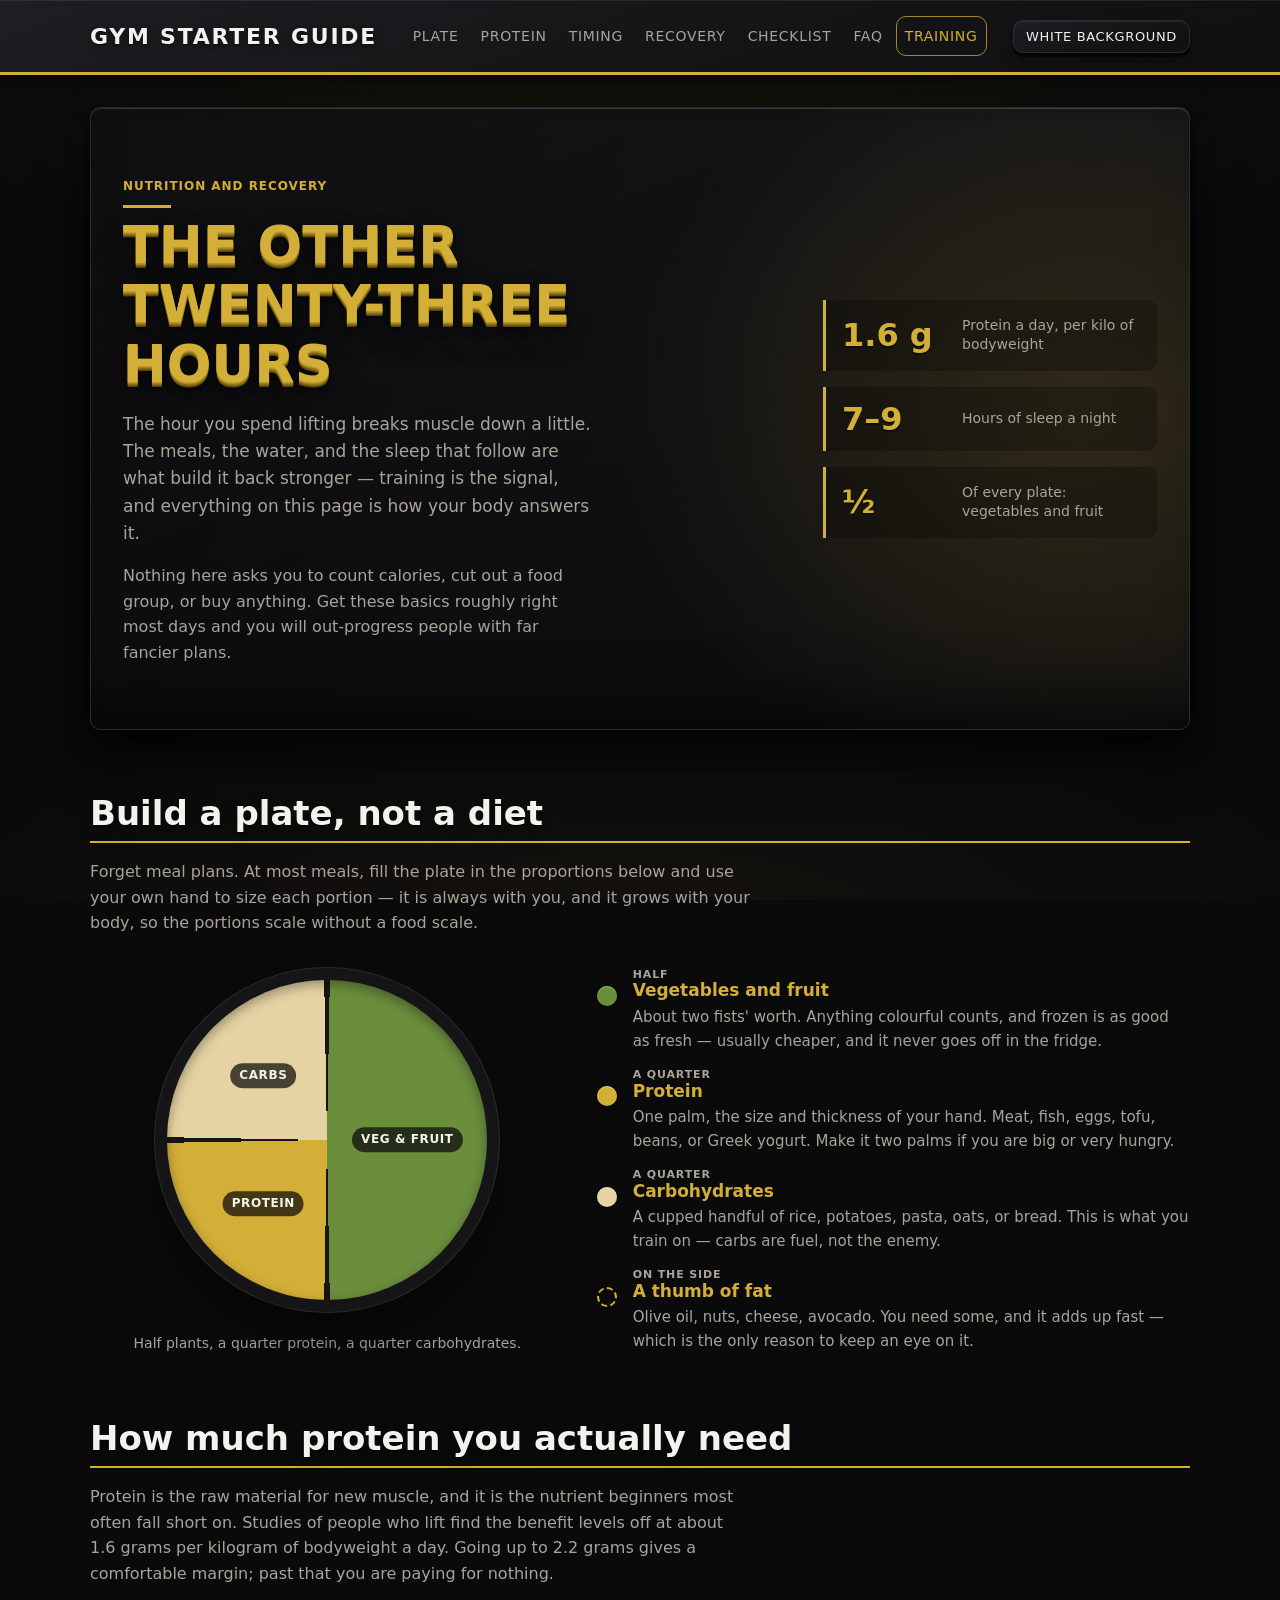
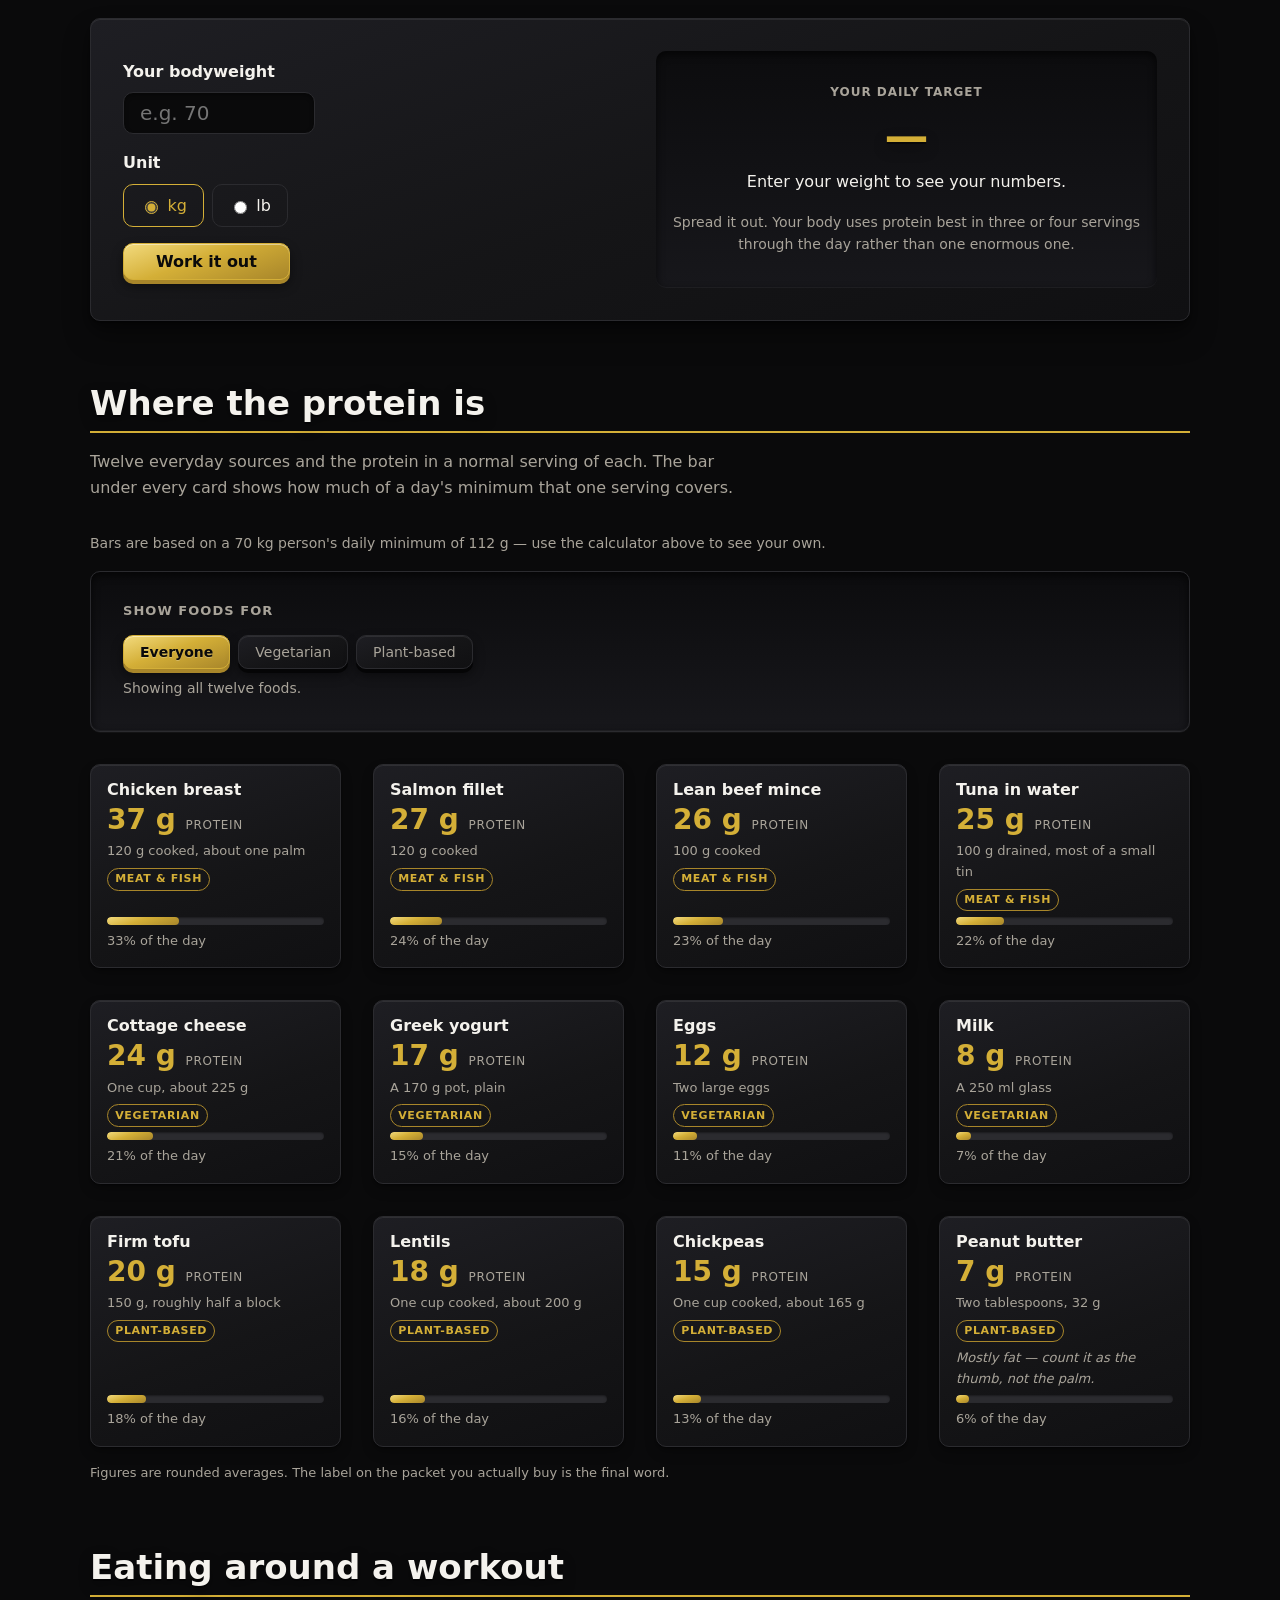
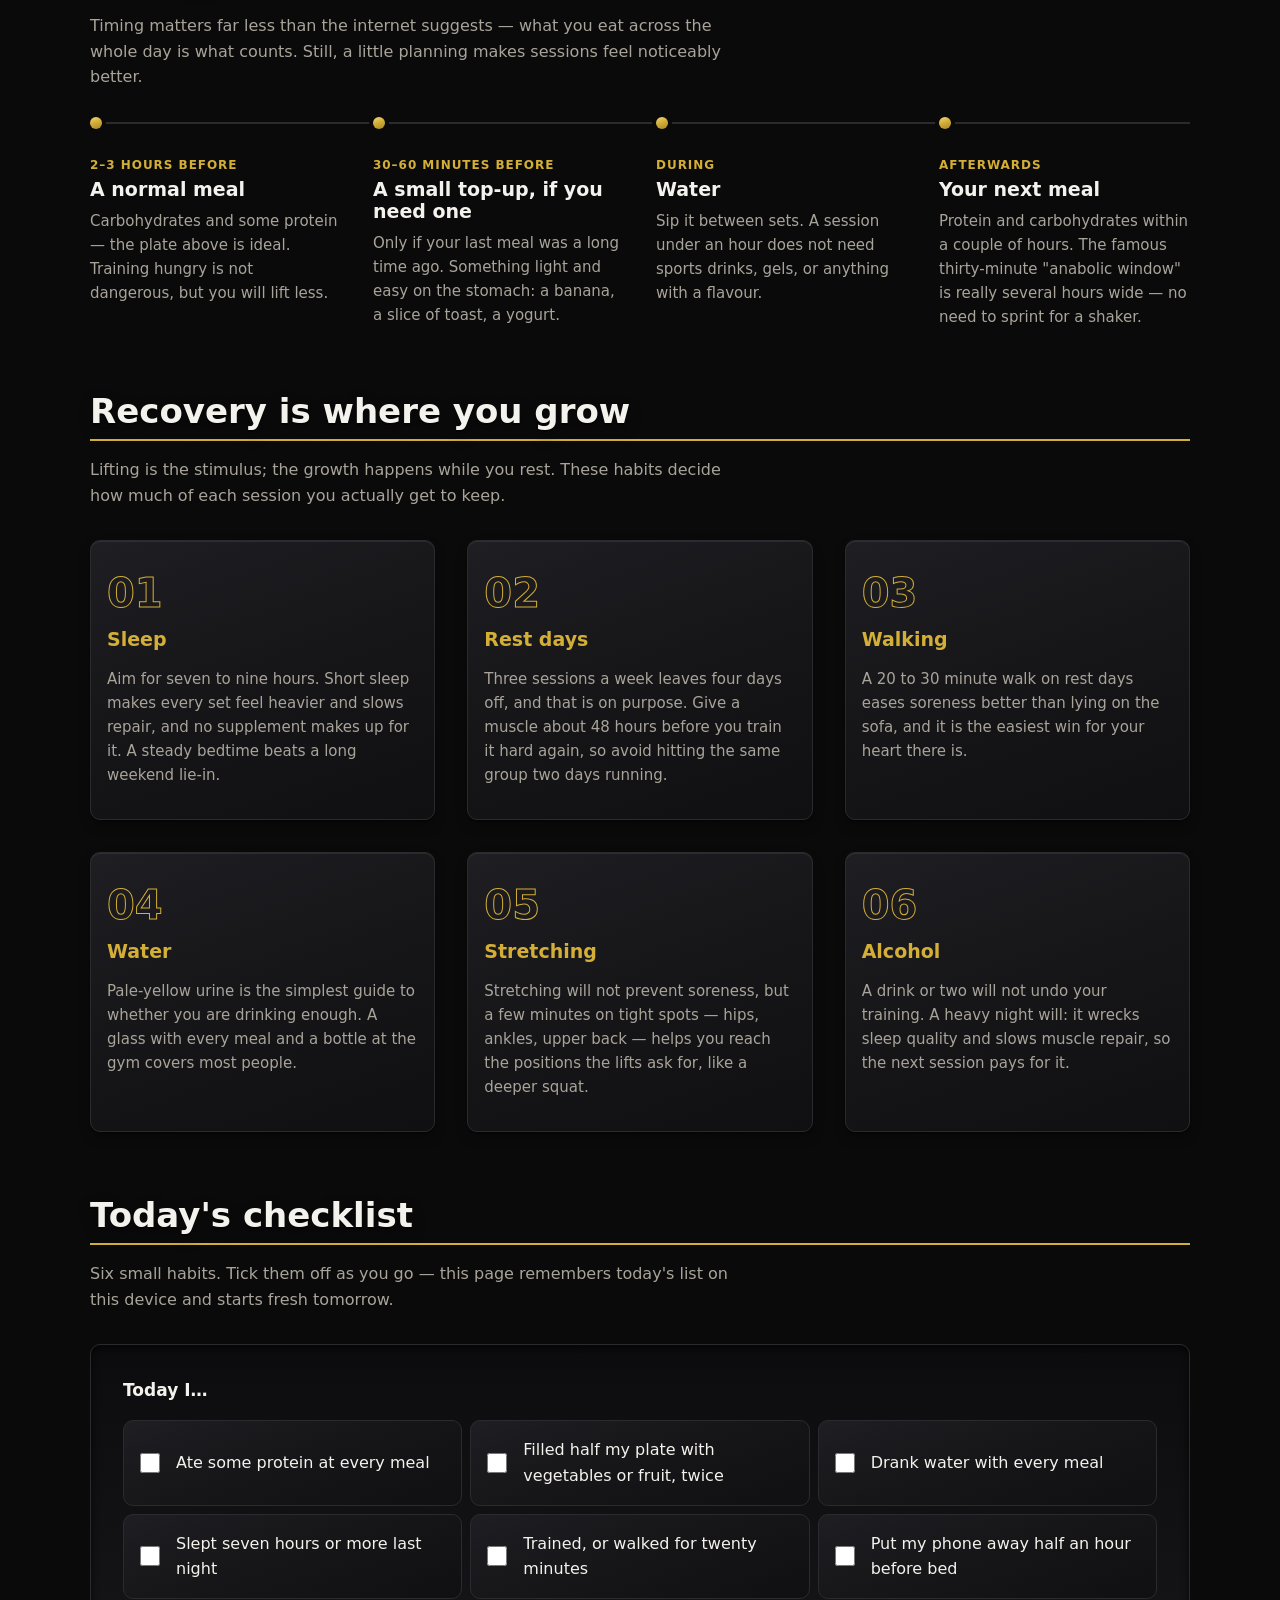
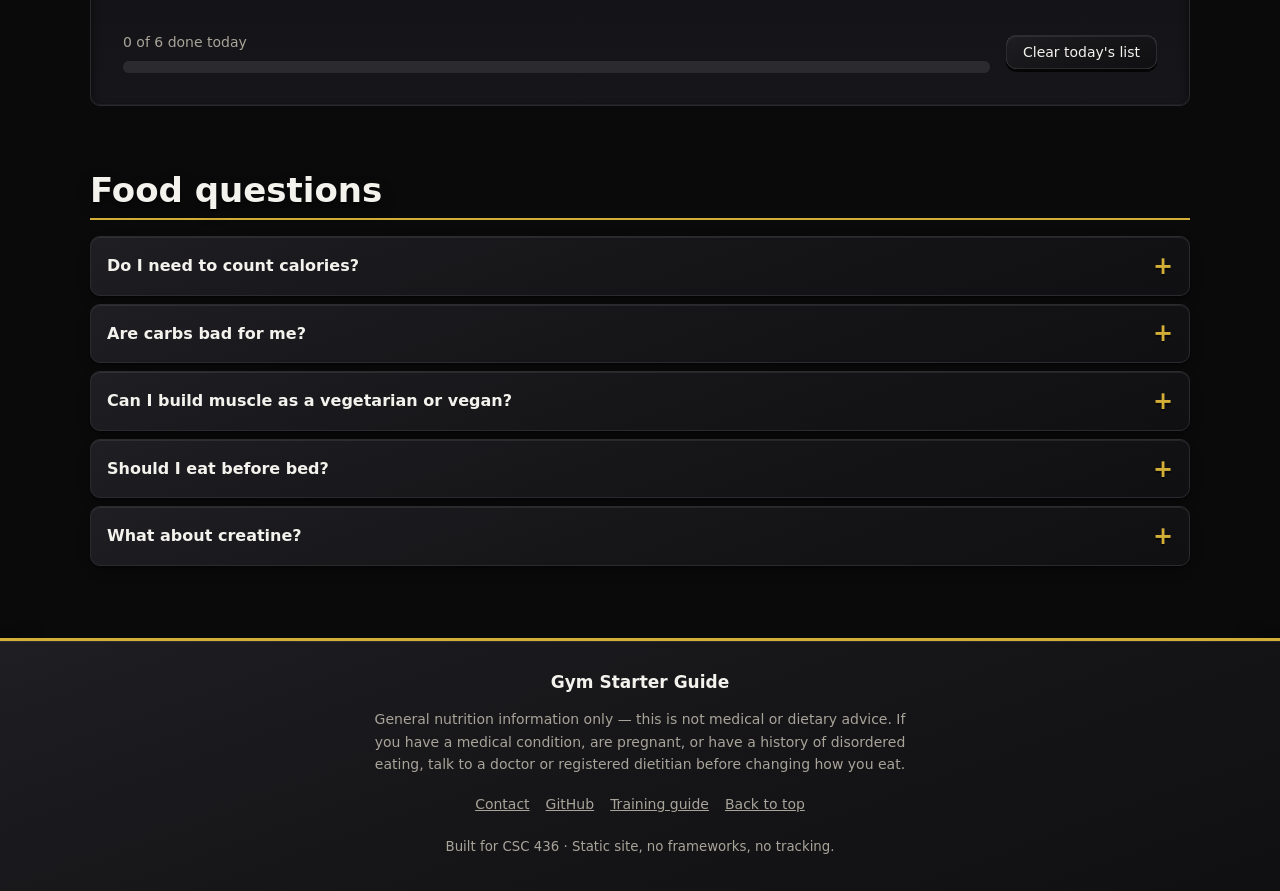
==== nutrition.html @ 3c953cea "add nutrition and recovery page, experience-level tips, and 3d card effects" ====
<!DOCTYPE html>
<html lang="en">
<head>
  <meta charset="UTF-8">
  <meta name="viewport" content="width=device-width, initial-scale=1">
  <title>Fuel and Recovery — Gym Starter Guide</title>
  <meta name="description" content="What to eat, how much protein you need, and how to recover between sessions: the beginner's guide to everything that happens outside the gym.">
  <link rel="icon" href="images/favicon.svg" type="image/svg+xml">
  <link rel="stylesheet" href="styles.css">

  <!-- Same safety net as the training page: without JavaScript the
       scroll-reveal sections would stay transparent. -->
  <noscript>
    <style>
      .reveal { opacity: 1 !important; transform: none !important; }
    </style>
  </noscript>
</head>
<body>

  <a class="skip-link" href="#main">Skip to main content</a>

  <!-- ============================================================
       SITE HEADER — shared with the training page
       ============================================================ -->
  <header class="site-header">
    <div class="header-inner">
      <p class="site-title"><a href="index.html">Gym Starter Guide</a></p>

      <nav aria-label="Primary">
        <ul class="nav-list">
          <li><a href="#plate">Plate</a></li>
          <li><a href="#protein">Protein</a></li>
          <li><a href="#timing">Timing</a></li>
          <li><a href="#recovery">Recovery</a></li>
          <li><a href="#checklist">Checklist</a></li>
          <li><a href="#faq">FAQ</a></li>
          <li><a class="nav-page" href="index.html">Training</a></li>
        </ul>
      </nav>

      <button type="button" id="theme-toggle" class="theme-toggle" aria-pressed="false">
        White background
      </button>
    </div>
  </header>

  <main id="main">

    <!-- ============================================================
         INTRO — the page's single h1, with three headline numbers
         ============================================================ -->
    <section id="intro" class="intro intro--stats" aria-labelledby="intro-heading">
      <div class="intro-text">
        <p class="eyebrow">Nutrition and recovery</p>
        <h1 id="intro-heading">The other twenty-three hours</h1>
        <p class="lede">
          The hour you spend lifting breaks muscle down a little. The meals, the water, and the
          sleep that follow are what build it back stronger — training is the signal, and
          everything on this page is how your body answers it.
        </p>
        <p>
          Nothing here asks you to count calories, cut out a food group, or buy anything. Get
          these basics roughly right most days and you will out-progress people with far
          fancier plans.
        </p>
      </div>

      <!-- Each number and its meaning are a genuine name/value pair, so a <dl>.
           The <div> wrappers are allowed inside a <dl> and give each pair a box. -->
      <dl class="hero-stats">
        <div class="hero-stat">
          <dt>Protein a day, per kilo of bodyweight</dt>
          <dd>1.6&nbsp;g</dd>
        </div>
        <div class="hero-stat">
          <dt>Hours of sleep a night</dt>
          <dd>7–9</dd>
        </div>
        <div class="hero-stat">
          <dt>Of every plate: vegetables and fruit</dt>
          <dd>½</dd>
        </div>
      </dl>
    </section>

    <!-- ============================================================
         SECTION 1: THE PLATE
         ============================================================ -->
    <section id="plate" class="page-section reveal" aria-labelledby="plate-heading">
      <h2 id="plate-heading">Build a plate, not a diet</h2>
      <p class="section-intro">
        Forget meal plans. At most meals, fill the plate in the proportions below and use your
        own hand to size each portion — it is always with you, and it grows with your body, so
        the portions scale without a food scale.
      </p>

      <div class="plate-layout">
        <figure class="plate-figure">
          <!-- role="img" makes the plate one image to a screen reader, named by
               aria-label; the text labels inside are for sighted visitors. -->
          <div class="plate" role="img" aria-label="A dinner plate divided into three parts: half vegetables and fruit, a quarter protein, and a quarter carbohydrates.">
            <span class="plate-label plate-label--veg">Veg &amp; fruit</span>
            <span class="plate-label plate-label--protein">Protein</span>
            <span class="plate-label plate-label--carbs">Carbs</span>
          </div>
          <figcaption>Half plants, a quarter protein, a quarter carbohydrates.</figcaption>
        </figure>

        <ul class="plate-legend">
          <li>
            <span class="swatch swatch--veg" aria-hidden="true"></span>
            <div>
              <h3><span class="plate-share">Half</span> Vegetables and fruit</h3>
              <p>About two fists' worth. Anything colourful counts, and frozen is as good as fresh — usually cheaper, and it never goes off in the fridge.</p>
            </div>
          </li>
          <li>
            <span class="swatch swatch--protein" aria-hidden="true"></span>
            <div>
              <h3><span class="plate-share">A quarter</span> Protein</h3>
              <p>One palm, the size and thickness of your hand. Meat, fish, eggs, tofu, beans, or Greek yogurt. Make it two palms if you are big or very hungry.</p>
            </div>
          </li>
          <li>
            <span class="swatch swatch--carbs" aria-hidden="true"></span>
            <div>
              <h3><span class="plate-share">A quarter</span> Carbohydrates</h3>
              <p>A cupped handful of rice, potatoes, pasta, oats, or bread. This is what you train on — carbs are fuel, not the enemy.</p>
            </div>
          </li>
          <li>
            <span class="swatch swatch--fat" aria-hidden="true"></span>
            <div>
              <h3><span class="plate-share">On the side</span> A thumb of fat</h3>
              <p>Olive oil, nuts, cheese, avocado. You need some, and it adds up fast — which is the only reason to keep an eye on it.</p>
            </div>
          </li>
        </ul>
      </div>
    </section>

    <!-- ============================================================
         SECTION 2: PROTEIN CALCULATOR — driven by nutrition.js
         ============================================================ -->
    <section id="protein" class="page-section reveal" aria-labelledby="protein-heading">
      <h2 id="protein-heading">How much protein you actually need</h2>
      <p class="section-intro">
        Protein is the raw material for new muscle, and it is the nutrient beginners most often
        fall short on. Studies of people who lift find the benefit levels off at about
        1.6&nbsp;grams per kilogram of bodyweight a day. Going up to 2.2&nbsp;grams gives a
        comfortable margin; past that you are paying for nothing.
      </p>

      <div class="calc">
        <form id="protein-form" class="calc-form">
          <div class="calc-field">
            <label for="weight">Your bodyweight</label>
            <input id="weight" class="calc-input" name="weight" type="number" inputmode="decimal"
                   min="30" max="250" step="0.1" required placeholder="e.g. 70">
          </div>

          <fieldset class="unit-toggle">
            <legend>Unit</legend>
            <label><input type="radio" name="unit" value="kg" checked> kg</label>
            <label><input type="radio" name="unit" value="lb"> lb</label>
          </fieldset>

          <button type="submit" class="button-primary">Work it out</button>
        </form>

        <!-- aria-live: screen readers announce the new numbers as they change. -->
        <div class="calc-result" aria-live="polite">
          <p class="calc-result-label">Your daily target</p>
          <p class="calc-number"><output id="result-daily" for="weight">—</output></p>
          <p id="result-meal" class="calc-meal">Enter your weight to see your numbers.</p>
          <p class="calc-note">
            Spread it out. Your body uses protein best in three or four servings through the day
            rather than one enormous one.
          </p>
        </div>
      </div>
    </section>

    <!-- ============================================================
         SECTION 3: FOODS — cards react to the calculator and the filter
         ============================================================ -->
    <section id="foods" class="page-section reveal" aria-labelledby="foods-heading">
      <h2 id="foods-heading">Where the protein is</h2>
      <p class="section-intro">
        Twelve everyday sources and the protein in a normal serving of each. The bar under every
        card shows how much of a day's minimum that one serving covers.
      </p>
      <p id="food-basis" class="food-basis">
        Bars are based on a 70&nbsp;kg person's daily minimum of 112&nbsp;g. Use the calculator
        above to see your own.
      </p>

      <div class="filter-bar filter-bar--inline">
        <h3 class="filter-heading">Show foods for</h3>
        <div class="filter-buttons" role="group" aria-label="Filter foods by diet">
          <button type="button" class="filter-btn is-active" data-diet="all" aria-pressed="true">Everyone</button>
          <button type="button" class="filter-btn" data-diet="vegetarian" aria-pressed="false">Vegetarian</button>
          <button type="button" class="filter-btn" data-diet="plant" aria-pressed="false">Plant-based</button>
        </div>
        <p id="diet-status" class="filter-status" role="status" aria-live="polite">Showing all twelve foods.</p>
      </div>

      <!-- data-protein holds the grams per serving for the JavaScript to read;
           data-diet says which filters the food belongs to. -->
      <ul class="food-grid">
        <li class="food-card" data-diet="meat" data-protein="37">
          <h3>Chicken breast</h3>
          <p class="food-grams">37&nbsp;g <span>protein</span></p>
          <p class="food-serving">120&nbsp;g cooked, about one palm</p>
          <p class="food-tag">Meat &amp; fish</p>
          <div class="food-meter" aria-hidden="true"><span class="food-meter-fill"></span></div>
          <p class="food-share">33% of the day</p>
        </li>
        <li class="food-card" data-diet="meat" data-protein="27">
          <h3>Salmon fillet</h3>
          <p class="food-grams">27&nbsp;g <span>protein</span></p>
          <p class="food-serving">120&nbsp;g cooked</p>
          <p class="food-tag">Meat &amp; fish</p>
          <div class="food-meter" aria-hidden="true"><span class="food-meter-fill"></span></div>
          <p class="food-share">24% of the day</p>
        </li>
        <li class="food-card" data-diet="meat" data-protein="26">
          <h3>Lean beef mince</h3>
          <p class="food-grams">26&nbsp;g <span>protein</span></p>
          <p class="food-serving">100&nbsp;g cooked</p>
          <p class="food-tag">Meat &amp; fish</p>
          <div class="food-meter" aria-hidden="true"><span class="food-meter-fill"></span></div>
          <p class="food-share">23% of the day</p>
        </li>
        <li class="food-card" data-diet="meat" data-protein="25">
          <h3>Tuna in water</h3>
          <p class="food-grams">25&nbsp;g <span>protein</span></p>
          <p class="food-serving">100&nbsp;g drained, most of a small tin</p>
          <p class="food-tag">Meat &amp; fish</p>
          <div class="food-meter" aria-hidden="true"><span class="food-meter-fill"></span></div>
          <p class="food-share">22% of the day</p>
        </li>
        <li class="food-card" data-diet="vegetarian" data-protein="24">
          <h3>Cottage cheese</h3>
          <p class="food-grams">24&nbsp;g <span>protein</span></p>
          <p class="food-serving">One cup, about 225&nbsp;g</p>
          <p class="food-tag">Vegetarian</p>
          <div class="food-meter" aria-hidden="true"><span class="food-meter-fill"></span></div>
          <p class="food-share">21% of the day</p>
        </li>
        <li class="food-card" data-diet="vegetarian" data-protein="17">
          <h3>Greek yogurt</h3>
          <p class="food-grams">17&nbsp;g <span>protein</span></p>
          <p class="food-serving">A 170&nbsp;g pot, plain</p>
          <p class="food-tag">Vegetarian</p>
          <div class="food-meter" aria-hidden="true"><span class="food-meter-fill"></span></div>
          <p class="food-share">15% of the day</p>
        </li>
        <li class="food-card" data-diet="vegetarian" data-protein="12">
          <h3>Eggs</h3>
          <p class="food-grams">12&nbsp;g <span>protein</span></p>
          <p class="food-serving">Two large eggs</p>
          <p class="food-tag">Vegetarian</p>
          <div class="food-meter" aria-hidden="true"><span class="food-meter-fill"></span></div>
          <p class="food-share">11% of the day</p>
        </li>
        <li class="food-card" data-diet="vegetarian" data-protein="8">
          <h3>Milk</h3>
          <p class="food-grams">8&nbsp;g <span>protein</span></p>
          <p class="food-serving">A 250&nbsp;ml glass</p>
          <p class="food-tag">Vegetarian</p>
          <div class="food-meter" aria-hidden="true"><span class="food-meter-fill"></span></div>
          <p class="food-share">7% of the day</p>
        </li>
        <li class="food-card" data-diet="plant" data-protein="20">
          <h3>Firm tofu</h3>
          <p class="food-grams">20&nbsp;g <span>protein</span></p>
          <p class="food-serving">150&nbsp;g, roughly half a block</p>
          <p class="food-tag">Plant-based</p>
          <div class="food-meter" aria-hidden="true"><span class="food-meter-fill"></span></div>
          <p class="food-share">18% of the day</p>
        </li>
        <li class="food-card" data-diet="plant" data-protein="18">
          <h3>Lentils</h3>
          <p class="food-grams">18&nbsp;g <span>protein</span></p>
          <p class="food-serving">One cup cooked, about 200&nbsp;g</p>
          <p class="food-tag">Plant-based</p>
          <div class="food-meter" aria-hidden="true"><span class="food-meter-fill"></span></div>
          <p class="food-share">16% of the day</p>
        </li>
        <li class="food-card" data-diet="plant" data-protein="15">
          <h3>Chickpeas</h3>
          <p class="food-grams">15&nbsp;g <span>protein</span></p>
          <p class="food-serving">One cup cooked, about 165&nbsp;g</p>
          <p class="food-tag">Plant-based</p>
          <div class="food-meter" aria-hidden="true"><span class="food-meter-fill"></span></div>
          <p class="food-share">13% of the day</p>
        </li>
        <li class="food-card" data-diet="plant" data-protein="7">
          <h3>Peanut butter</h3>
          <p class="food-grams">7&nbsp;g <span>protein</span></p>
          <p class="food-serving">Two tablespoons, 32&nbsp;g</p>
          <p class="food-tag">Plant-based</p>
          <p class="food-note">Mostly fat — count it as the thumb, not the palm.</p>
          <div class="food-meter" aria-hidden="true"><span class="food-meter-fill"></span></div>
          <p class="food-share">6% of the day</p>
        </li>
      </ul>
      <p class="food-footnote">Figures are rounded averages. The label on the packet you actually buy is the final word.</p>
    </section>

    <!-- ============================================================
         SECTION 4: TIMING — an ordered list, because the order matters
         ============================================================ -->
    <section id="timing" class="page-section reveal" aria-labelledby="timing-heading">
      <h2 id="timing-heading">Eating around a workout</h2>
      <p class="section-intro">
        Timing matters far less than the internet suggests — what you eat across the whole day
        is what counts. Still, a little planning makes sessions feel noticeably better.
      </p>

      <ol class="timeline">
        <li class="timeline-step">
          <p class="timeline-time">2–3 hours before</p>
          <h3>A normal meal</h3>
          <p>Carbohydrates and some protein — the plate above is ideal. Training hungry is not dangerous, but you will lift less.</p>
        </li>
        <li class="timeline-step">
          <p class="timeline-time">30–60 minutes before</p>
          <h3>A small top-up, if you need one</h3>
          <p>Only if your last meal was a long time ago. Something light and easy on the stomach: a banana, a slice of toast, a yogurt.</p>
        </li>
        <li class="timeline-step">
          <p class="timeline-time">During</p>
          <h3>Water</h3>
          <p>Sip it between sets. A session under an hour does not need sports drinks, gels, or anything with a flavour.</p>
        </li>
        <li class="timeline-step">
          <p class="timeline-time">Afterwards</p>
          <h3>Your next meal</h3>
          <p>Protein and carbohydrates within a couple of hours. The famous thirty-minute "anabolic window" is really several hours wide — no need to sprint for a shaker.</p>
        </li>
      </ol>
    </section>

    <!-- ============================================================
         SECTION 5: RECOVERY
         ============================================================ -->
    <section id="recovery" class="page-section reveal" aria-labelledby="recovery-heading">
      <h2 id="recovery-heading">Recovery is where you grow</h2>
      <p class="section-intro">
        Lifting is the stimulus; the growth happens while you rest. These habits decide how much
        of each session you actually get to keep.
      </p>

      <div class="recovery-grid">
        <article class="recovery-card" aria-labelledby="rec-sleep">
          <p class="recovery-number" aria-hidden="true">01</p>
          <h3 id="rec-sleep">Sleep</h3>
          <p>Aim for seven to nine hours. Short sleep makes every set feel heavier and slows repair, and no supplement makes up for it. A steady bedtime beats a long weekend lie-in.</p>
        </article>
        <article class="recovery-card" aria-labelledby="rec-rest">
          <p class="recovery-number" aria-hidden="true">02</p>
          <h3 id="rec-rest">Rest days</h3>
          <p>Three sessions a week leaves four days off, and that is on purpose. Give a muscle about 48 hours before you train it hard again, so avoid hitting the same group two days running.</p>
        </article>
        <article class="recovery-card" aria-labelledby="rec-walk">
          <p class="recovery-number" aria-hidden="true">03</p>
          <h3 id="rec-walk">Walking</h3>
          <p>A 20 to 30 minute walk on rest days eases soreness better than lying on the sofa, and it is the easiest win for your heart there is.</p>
        </article>
        <article class="recovery-card" aria-labelledby="rec-water">
          <p class="recovery-number" aria-hidden="true">04</p>
          <h3 id="rec-water">Water</h3>
          <p>Pale-yellow urine is the simplest guide to whether you are drinking enough. A glass with every meal and a bottle at the gym covers most people.</p>
        </article>
        <article class="recovery-card" aria-labelledby="rec-stretch">
          <p class="recovery-number" aria-hidden="true">05</p>
          <h3 id="rec-stretch">Stretching</h3>
          <p>Stretching will not prevent soreness, but a few minutes on tight spots — hips, ankles, upper back — helps you reach the positions the lifts ask for, like a deeper squat.</p>
        </article>
        <article class="recovery-card" aria-labelledby="rec-alcohol">
          <p class="recovery-number" aria-hidden="true">06</p>
          <h3 id="rec-alcohol">Alcohol</h3>
          <p>A drink or two will not undo your training. A heavy night will: it wrecks sleep quality and slows muscle repair, so the next session pays for it.</p>
        </article>
      </div>
    </section>

    <!-- ============================================================
         SECTION 6: DAILY CHECKLIST — driven by nutrition.js
         ============================================================ -->
    <section id="checklist" class="page-section reveal" aria-labelledby="checklist-heading">
      <h2 id="checklist-heading">Today's checklist</h2>
      <p class="section-intro">
        Six small habits. Tick them off as you go — this page remembers today's list on this
        device and starts fresh tomorrow.
      </p>

      <div class="checklist">
        <fieldset>
          <legend>Today I…</legend>
          <ul class="checklist-items">
            <li><label><input type="checkbox" value="protein"> <span>Ate some protein at every meal</span></label></li>
            <li><label><input type="checkbox" value="plants"> <span>Filled half my plate with vegetables or fruit, twice</span></label></li>
            <li><label><input type="checkbox" value="water"> <span>Drank water with every meal</span></label></li>
            <li><label><input type="checkbox" value="sleep"> <span>Slept seven hours or more last night</span></label></li>
            <li><label><input type="checkbox" value="move"> <span>Trained, or walked for twenty minutes</span></label></li>
            <li><label><input type="checkbox" value="wind-down"> <span>Put my phone away half an hour before bed</span></label></li>
          </ul>
        </fieldset>

        <div class="checklist-footer">
          <div class="checklist-status">
            <p id="checklist-count" class="checklist-count" aria-live="polite">0 of 6 done today</p>
            <progress id="checklist-progress" class="checklist-progress" max="6" value="0" aria-label="Checklist progress"></progress>
          </div>
          <button type="button" id="checklist-reset" class="button-secondary">Clear today's list</button>
        </div>
      </div>
    </section>

    <!-- ============================================================
         SECTION 7: FAQ
         ============================================================ -->
    <section id="faq" class="faq reveal" aria-labelledby="faq-heading">
      <h2 id="faq-heading">Food questions</h2>

      <details>
        <summary>Do I need to count calories?</summary>
        <p>Not to start. Build plates as above, eat protein at every meal, and weigh yourself once a week. Only start tracking if your weight has not moved the way you want after a month.</p>
      </details>

      <details>
        <summary>Are carbs bad for me?</summary>
        <p>No. Carbohydrates are your muscles' preferred fuel for lifting, and cutting them tends to make training miserable. Lean on whole-food sources — potatoes, rice, oats, fruit — and enjoy the rest in moderation.</p>
      </details>

      <details>
        <summary>Can I build muscle as a vegetarian or vegan?</summary>
        <p>Yes. Use the filter above: tofu, lentils, chickpeas, dairy, and eggs all count. Plant-based lifters do best eating a mix of sources through the day and aiming for the upper end of their protein range.</p>
      </details>

      <details>
        <summary>Should I eat before bed?</summary>
        <p>If you are hungry, yes. Greek yogurt, cottage cheese, or a glass of milk is an easy way to top up the day's protein, and food does not turn into fat just because it is eaten late.</p>
      </details>

      <details>
        <summary>What about creatine?</summary>
        <p>It is the most thoroughly researched supplement in the gym: 3–5&nbsp;g of creatine monohydrate a day gives a small but real strength boost and is considered safe for healthy adults. It is still optional, and like everything else in the supplement aisle it can wait until you have trained consistently for six months. Ask a doctor first if you have any kidney condition.</p>
      </details>
    </section>

  </main>

  <!-- ============================================================
       SITE FOOTER
       ============================================================ -->
  <footer class="site-footer">
    <h2>Gym Starter Guide</h2>
    <p class="disclaimer">
      General nutrition information only — this is not medical or dietary advice. If you have a
      medical condition, are pregnant, or have a history of disordered eating, talk to a doctor
      or registered dietitian before changing how you eat.
    </p>

    <nav aria-label="Footer">
      <ul class="footer-links">
        <li><a href="mailto:hello@gymstarterguide.example">Contact</a></li>
        <li><a href="https://github.com/Anthonydosse777/csc436_Project1">GitHub</a></li>
        <li><a href="index.html">Training guide</a></li>
        <li><a href="#intro">Back to top</a></li>
      </ul>
    </nav>

    <p class="colophon"><small>Built for CSC 436 · Static site, no frameworks, no tracking.</small></p>
  </footer>

  <!-- script.js first: it runs the theme toggle and scroll reveal both pages
       share. nutrition.js then adds this page's own interactions. -->
  <script src="script.js"></script>
  <script src="nutrition.js"></script>
</body>
</html>
---- styles.css ----
/* ==========================================================================
   GYM STARTER GUIDE — stylesheet
   Written mobile-first: the rules outside any media query describe the phone
   layout, and the @media blocks at the bottom add complexity for wider
   screens. Flexbox lays out the navbar and the filter bar; CSS Grid lays out
   the exercise card galleries and the intro.
   ========================================================================== */


/* --------------------------------------------------------------------------
   1. CUSTOM PROPERTIES
   Every colour and spacing value is named once here. ":root" is the <html>
   element, so these are visible to every rule in the file.
   -------------------------------------------------------------------------- */
:root {
  --color-bg:         #0a0a0b;  /* page background, near-black */
  --color-surface:    #151517;  /* raised panels: header, cards, footer */
  --color-border:     #2b2b2f;  /* hairline borders */
  --color-text:       #f4f2ed;  /* body text, warm off-white rather than pure white */
  --color-text-muted: #a9a49a;  /* secondary text, warmed to sit under the gold */
  --color-accent:     #d4af37;  /* gold — the single bold colour */
  --color-accent-dim: #a8862a;  /* deeper gold for pressed states */

  /* Text placed ON the gold. Gold is a light colour, so anything sitting on
     top of it must be near-black to stay readable. */
  --color-on-accent:  #0a0a0b;

  --space-xs: 0.5rem;
  --space-sm: 1rem;
  --space-md: 2rem;
  --space-lg: 4rem;

  --radius: 10px;
  --shadow: 0 2px 8px rgba(0, 0, 0, 0.35);

  --font-body:    system-ui, -apple-system, "Segoe UI", Roboto, Helvetica, Arial, sans-serif;
  --font-heading: "Avenir Next", "Futura", "Trebuchet MS", var(--font-body);
}

/* The light palette. The JavaScript toggle sets data-theme="light" on <html>,
   which swaps these values; every rule below keeps referring to the same
   variable names and updates automatically. */
:root[data-theme="light"] {
  --color-bg:         #ffffff;
  --color-surface:    #faf9f6;
  --color-border:     #e3ded3;
  --color-text:       #141310;
  --color-text-muted: #5b564c;

  /* A deeper gold. The bright gold used on black would be almost invisible
     against white, so the light theme drops the brightness to keep text
     readable while staying recognisably the same colour. */
  --color-accent:     #8a6a12;
  --color-accent-dim: #6b5210;
  --color-on-accent:  #ffffff;

  --shadow: 0 2px 8px rgba(0, 0, 0, 0.10);
}


/* --------------------------------------------------------------------------
   2. RESET
   Flattens the browser's built-in spacing so ours is the only spacing.
   -------------------------------------------------------------------------- */

/* border-box makes an element's width include its padding and border instead
   of adding them on top — without it, a padded card ends up wider than asked. */
*,
*::before,
*::after {
  box-sizing: border-box;
}

body, h1, h2, h3, p, ul, ol, dl, dd, figure {
  margin: 0;
  padding: 0;
}

/* These lists are navigation and link groups, not prose bullets. */
nav ul {
  list-style: none;
}

/* THE RULE THAT PREVENTS SIDEWAYS SCROLLING ON PHONES.
   Images carry an intrinsic width (these SVGs are 400px). Without this they
   refuse to shrink and push the page wider than the screen. "max-width: 100%"
   lets them shrink to their container; "height: auto" keeps the aspect ratio
   so they never look squashed. */
img {
  display: block;
  max-width: 100%;
  height: auto;
}


/* --------------------------------------------------------------------------
   3. PAGE BASICS
   -------------------------------------------------------------------------- */

/* Nav links jump within the page. An instant jump between sections that all
   share the same dark background is easy to miss — it can look as if the
   click did nothing — so the page glides there instead. The reduced-motion
   block in section 16 switches this back to an instant jump. */
html {
  scroll-behavior: smooth;
}

/* Where a jump lands: a little space above the section, so its heading is
   not pressed against the top edge of the screen. */
section[id] {
  scroll-margin-top: var(--space-md);
}

body {
  background-color: var(--color-bg);
  color: var(--color-text);
  font-family: var(--font-body);
  font-size: 1rem;
  line-height: 1.6;
  -webkit-text-size-adjust: 100%;   /* stops iOS inflating text in landscape */
}

/* The main column. "min()" picks whichever is smaller: 1100px or the full
   viewport minus 2rem of breathing room. On a phone that resolves to the
   viewport, so the content never touches the screen edge. */
main {
  width: min(1100px, 100% - var(--space-md));
  margin: 0 auto;
  padding-bottom: var(--space-lg);
}

/* The skip link is the first tab stop. It sits off-screen until focused. */
.skip-link {
  position: absolute;
  left: -9999px;
  background-color: var(--color-accent);
  color: var(--color-on-accent);
  padding: var(--space-xs) var(--space-sm);
  text-decoration: none;
  border-radius: 0 0 var(--radius) 0;
  z-index: 100;
}
.skip-link:focus {
  left: 0;
  top: 0;
}


/* --------------------------------------------------------------------------
   4. HEADINGS
   Sizes step down clearly so the hierarchy is visible, not just structural.
   "clamp(min, preferred, max)" scales the size with the viewport while
   refusing to go below the first value or above the third — one rule instead
   of a font-size override in every media query.
   -------------------------------------------------------------------------- */
h1, h2, h3 {
  font-family: var(--font-heading);
  line-height: 1.15;
  margin-bottom: var(--space-sm);
}

h1 {
  font-size: clamp(2rem, 7vw, 3.25rem);
  color: var(--color-accent);
  text-transform: uppercase;
  letter-spacing: 0.01em;
}

h2 {
  font-size: clamp(1.5rem, 4vw, 2.125rem);
  padding-bottom: var(--space-xs);
  border-bottom: 2px solid var(--color-accent);
}

h3 {
  font-size: 1.1875rem;
  color: var(--color-accent);
}


/* --------------------------------------------------------------------------
   5. HEADER + FLEXBOX NAVBAR
   The header bar is the first of two Flexbox layouts on the page.
   -------------------------------------------------------------------------- */
.site-header {
  background-color: var(--color-surface);
  border-bottom: 3px solid var(--color-accent);
  padding: var(--space-sm);
  margin-bottom: var(--space-md);
}

/* FLEXBOX #1 — the header shell.
   On a phone this stacks (flex-direction: column) so the title, nav, and
   toggle each get a full-width row. The desktop media query flips it to a
   row and pushes the items apart. */
.header-inner {
  display: flex;
  flex-direction: column;
  align-items: center;      /* centres the items on the cross axis */
  gap: var(--space-sm);     /* even spacing without margin hacks */
  width: min(1100px, 100%);
  margin: 0 auto;
}

.site-title {
  font-family: var(--font-heading);
  font-size: 1.375rem;
  font-weight: bold;
  text-transform: uppercase;
  letter-spacing: 0.08em;
}
.site-title a {
  color: var(--color-text);
  text-decoration: none;
}
.site-title a:hover {
  color: var(--color-accent);
}

/* FLEXBOX #2 — the nav link row.
   "flex-wrap: wrap" is what keeps six links usable on a narrow phone: they
   flow onto a second line instead of overflowing the screen. */
.nav-list {
  display: flex;
  flex-wrap: wrap;
  justify-content: center;
  gap: var(--space-xs);
}

.nav-list a {
  display: block;
  color: var(--color-text-muted);
  text-decoration: none;             /* removes the default underline */
  font-size: 0.875rem;
  text-transform: uppercase;
  letter-spacing: 0.05em;
  padding: var(--space-xs) 0.75rem;
  border: 1px solid transparent;     /* reserved now so hover cannot shift layout */
  border-radius: var(--radius);
}

/* Hover and focus share a style so keyboard users get the same signal. */
.nav-list a:hover,
.nav-list a:focus {
  color: var(--color-accent);
  border-color: var(--color-accent);
}
.nav-list a:active {
  color: var(--color-accent-dim);
}


/* --------------------------------------------------------------------------
   6. THEME TOGGLE BUTTON
   -------------------------------------------------------------------------- */
.theme-toggle {
  font-family: inherit;
  font-size: 0.8125rem;
  text-transform: uppercase;
  letter-spacing: 0.05em;
  color: var(--color-text);
  background-color: transparent;
  border: 1px solid var(--color-border);
  border-radius: var(--radius);
  padding: var(--space-xs) 0.75rem;
  cursor: pointer;
}
.theme-toggle:hover {
  border-color: var(--color-accent);
  color: var(--color-accent);
}


/* --------------------------------------------------------------------------
   7. INTRO
   Single column on a phone; the desktop query turns this into a two-column
   Grid with the illustration beside the text.
   -------------------------------------------------------------------------- */
.intro {
  margin-bottom: var(--space-lg);
}

.eyebrow {
  display: inline-block;
  font-size: 0.75rem;
  font-weight: bold;
  text-transform: uppercase;
  letter-spacing: 0.08em;
  color: var(--color-accent);
  margin-bottom: var(--space-xs);
}

.lede {
  font-size: 1.0625rem;
  color: var(--color-text-muted);
  margin-bottom: var(--space-sm);
}

.intro-text p:last-child {
  color: var(--color-text-muted);
}

.intro-image {
  border: 1px solid var(--color-border);
  border-radius: var(--radius);
  margin-top: var(--space-md);
  width: 100%;
}


/* --------------------------------------------------------------------------
   8. FILTER BAR
   The controls the JavaScript listens to.
   -------------------------------------------------------------------------- */
.filter-bar {
  background-color: var(--color-surface);
  border: 1px solid var(--color-border);
  border-radius: var(--radius);
  padding: var(--space-sm);
  margin-bottom: var(--space-lg);
}

/* This h2 must exist for the heading hierarchy, but it should not shout like
   a section title, so the size and accent underline are overridden. */
.filter-heading {
  font-size: 0.8125rem;
  text-transform: uppercase;
  letter-spacing: 0.08em;
  color: var(--color-text-muted);
  border-bottom: none;
  padding-bottom: 0;
  margin-bottom: var(--space-xs);
}

/* FLEXBOX #3 — the filter buttons, wrapping on narrow screens. */
.filter-buttons {
  display: flex;
  flex-wrap: wrap;
  gap: var(--space-xs);
}

.filter-btn {
  font-family: inherit;
  font-size: 0.875rem;
  color: var(--color-text-muted);
  background-color: transparent;
  border: 1px solid var(--color-border);
  border-radius: var(--radius);
  padding: var(--space-xs) var(--space-sm);
  cursor: pointer;
}
.filter-btn:hover {
  border-color: var(--color-accent);
  color: var(--color-accent);
}

/* The active filter. JavaScript adds and removes this class. */
.filter-btn.is-active {
  background-color: var(--color-accent);
  border-color: var(--color-accent);
  color: var(--color-on-accent);
  font-weight: bold;
}

.filter-status {
  font-size: 0.875rem;
  color: var(--color-text-muted);
  margin-top: var(--space-xs);
}


/* --------------------------------------------------------------------------
   9. SECTIONS
   -------------------------------------------------------------------------- */
.exercise-section {
  margin-bottom: var(--space-lg);
}

.section-intro {
  color: var(--color-text-muted);
  margin-bottom: var(--space-md);
  max-width: 65ch;              /* caps line length for readability */
}

/* Hidden by the JavaScript when a filter empties an entire section. */
.exercise-section[hidden] {
  display: none;
}


/* --------------------------------------------------------------------------
   10. CSS GRID — the exercise card gallery
   This is the page's main Grid layout. "auto-fit" with "minmax" is a
   responsive layout with no media query at all: each column is at least
   260px and at most one equal fraction of the row, and the browser fits as
   many as will comfortably fit. One column on a phone, two on a tablet,
   three on a desktop — decided by the browser, not by breakpoints.
   -------------------------------------------------------------------------- */
.card-grid {
  display: grid;
  grid-template-columns: repeat(auto-fit, minmax(260px, 1fr));
  gap: var(--space-sm);
}


/* --------------------------------------------------------------------------
   11. EXERCISE CARDS
   -------------------------------------------------------------------------- */
.card {
  background-color: var(--color-surface);
  border: 1px solid var(--color-border);
  border-radius: var(--radius);
  box-shadow: var(--shadow);

  /* A column Flexbox so the card body can stretch and keep every card in a
     row the same height regardless of how much text it holds. */
  display: flex;
  flex-direction: column;

  /* The card's own animation. Listing the properties explicitly (rather than
     "all") keeps the browser from animating things we did not intend. */
  transition: transform 350ms cubic-bezier(0.22, 1, 0.36, 1),
              box-shadow 350ms ease,
              border-color 350ms ease;
}

/* The hover lift itself lives in section 18, where the card is given real
   perspective and tilts toward the pointer. Setting a transform here as well
   would win on specificity and flatten it back out. */
.card:hover {
  border-color: var(--color-accent);
}

/* Cards the filter has ruled out. */
.card[hidden] {
  display: none;
}

/* The photos arrive in mixed shapes — some portrait, some landscape. This
   wrapper forces every one into the same 4:3 window so the grid stays tidy.
   It also rounds and clips its own top corners (see section 18) because the
   card can no longer clip for it — clipping would destroy the 3D space the
   card's children live in.
   "overflow: hidden" is also what lets the image zoom inside its frame on
   hover without pushing the card's layout around. */
.card-figure {
  position: relative;
  overflow: hidden;
  aspect-ratio: 4 / 3;
  border-bottom: 1px solid var(--color-border);
}

/* "object-fit: cover" fills the frame and crops the overflow rather than
   squashing the photo out of proportion. */
.card-image {
  width: 100%;
  height: 100%;
  object-fit: cover;

  /* THE HOVER ANIMATION. The transition says: any change to transform or
     filter should play out over 600ms rather than snapping instantly.
     "cubic-bezier" is the easing curve — slow at the edges, quick through
     the middle, which reads as expensive rather than mechanical. */
  transition: transform 600ms cubic-bezier(0.22, 1, 0.36, 1),
              filter    600ms ease;
  filter: saturate(0.55) brightness(0.82);
}

/* A gradient scrim over the bottom of every photo. It darkens the base of
   the image so the heading underneath always has contrast to sit against,
   whatever the photo happens to be doing. */
.card-figure::after {
  content: "";
  position: absolute;
  inset: 0;
  background: linear-gradient(to top, rgba(0,0,0,0.45), transparent 55%);
  pointer-events: none;             /* clicks pass straight through */
}

/* On hover the photo scales up 8% inside its fixed frame and brightens.
   Because the frame clips the overflow, the card itself never moves. */
.card:hover .card-image {
  transform: scale(1.08);
  filter: saturate(0.85) brightness(1);
}

/* "flex: 1" makes the body absorb any leftover vertical space in the card. */
.card-body {
  padding: var(--space-sm);
  flex: 1;
}

/* The muscle and difficulty pairs. Both parts are inline-block so each label
   sits beside its value instead of stacking, which is a <dl>'s default. */
.card-meta {
  font-size: 0.8125rem;
  margin-bottom: var(--space-sm);
}
.card-meta dt {
  display: inline-block;
  color: var(--color-text-muted);
  text-transform: uppercase;
  letter-spacing: 0.05em;
}
.card-meta dt::after {
  content: ":";                 /* punctuation from CSS, not typed in the HTML */
}
.card-meta dd {
  display: inline-block;
  color: var(--color-accent);
  font-weight: bold;
  margin-right: var(--space-xs);
}

/* Numbered steps. The left padding makes room for the numbers so they do not
   sit outside the card's padding. */
.card-steps {
  padding-left: 1.1rem;
  font-size: 0.9375rem;
  color: var(--color-text-muted);
}
.card-steps li {
  margin-bottom: var(--space-xs);
}


/* The "Taking it further" block. JavaScript unhides this when the visitor
   picks intermediate or advanced; on beginner it stays out of the page
   entirely, so a card looks exactly as it did before. */
.card-tips {
  margin-top: var(--space-sm);
  padding-top: var(--space-sm);
  border-top: 1px solid var(--color-border);
}

.card-tips-heading {
  font-family: var(--font-heading);
  font-size: 0.75rem;
  text-transform: uppercase;
  letter-spacing: 0.08em;
  color: var(--color-accent);
  margin-bottom: var(--space-xs);
}

/* list-style: none because these are tips, not ordered steps — the gold tag
   on each one already does the job a bullet would. */
.tip-list {
  list-style: none;
  display: flex;
  flex-direction: column;
  gap: var(--space-xs);
}

.tip {
  font-size: 0.875rem;
  line-height: 1.5;
  color: var(--color-text-muted);
}

/* The tier tag. inline-block so its padding applies and the text beside it
   wraps around it rather than under it. */
.tip-tag {
  display: inline-block;
  font-size: 0.6875rem;
  font-weight: bold;
  text-transform: uppercase;
  letter-spacing: 0.06em;
  color: var(--color-accent);
  border: 1px solid var(--color-accent-dim);
  border-radius: 999px;
  padding: 0.1rem 0.45rem;
  margin-right: 0.35rem;
  white-space: nowrap;
}

/* Advanced notes read as the stronger of the two, so the tag is filled. */
.tip[data-tip="advanced"] .tip-tag {
  background-color: var(--color-accent);
  border-color: var(--color-accent);
  color: var(--color-on-accent);
}


/* --------------------------------------------------------------------------
   12. FAQ
   <details> and <summary> open and close natively — no JavaScript needed,
   so only the appearance is styled here.
   -------------------------------------------------------------------------- */
.faq details {
  background-color: var(--color-surface);
  border: 1px solid var(--color-border);
  border-radius: var(--radius);
  padding: var(--space-sm);
  margin-bottom: var(--space-xs);
}

.faq summary {
  font-family: var(--font-heading);
  font-weight: bold;
  cursor: pointer;              /* signals that it is clickable */
}
.faq summary:hover {
  color: var(--color-accent);
}

.faq details p {
  color: var(--color-text-muted);
  margin-top: var(--space-xs);
  max-width: 65ch;
}

/* Links inside an answer, in the accent rather than the browser's blue. */
.faq details a {
  color: var(--color-accent);
}


/* --------------------------------------------------------------------------
   13. FOOTER
   -------------------------------------------------------------------------- */
.site-footer {
  background-color: var(--color-surface);
  border-top: 3px solid var(--color-accent);
  padding: var(--space-md) var(--space-sm);
  text-align: center;
}

/* Structural heading, deliberately quiet. */
.site-footer h2 {
  font-size: 1.0625rem;
  border-bottom: none;
  padding-bottom: 0;
}

.disclaimer {
  color: var(--color-text-muted);
  font-size: 0.875rem;
  max-width: 60ch;
  margin: 0 auto var(--space-sm);
}

/* FLEXBOX #4 — the footer links, centred and wrapping. */
.footer-links {
  display: flex;
  flex-wrap: wrap;
  justify-content: center;
  gap: var(--space-sm);
  margin-bottom: var(--space-sm);
}
.footer-links a {
  color: var(--color-text-muted);
  font-size: 0.875rem;
}
.footer-links a:hover {
  color: var(--color-accent);
}

.colophon {
  color: var(--color-text-muted);
}


/* --------------------------------------------------------------------------
   14. FOCUS VISIBILITY
   ":focus-visible" shows an outline for keyboard users but not on mouse
   clicks. Never remove this without replacing it.
   -------------------------------------------------------------------------- */
a:focus-visible,
button:focus-visible,
summary:focus-visible,
input:focus-visible {
  outline: 2px solid var(--color-accent);
  outline-offset: 2px;
}


/* ==========================================================================
   15. MEDIA QUERIES
   Mobile-first: everything above is the phone layout, and these add to it.
   "min-width" means "from this width upward".
   ========================================================================== */

/* --- TABLET AND UP (640px) --------------------------------------------- */
@media (min-width: 40em) {

  /* More generous padding once there is room for it. */
  .site-header {
    padding: var(--space-sm) var(--space-md);
  }

  .filter-bar {
    padding: var(--space-md);
  }

  /* Put the filter label and its buttons on one line. */
  .filter-heading {
    margin-bottom: var(--space-sm);
  }
}

/* --- DESKTOP AND UP (1024px) ------------------------------------------- */
@media (min-width: 64em) {

  /* GRID #2 — the intro becomes two columns, text beside illustration.
     "2fr 1fr" gives the text twice the width of the image. */
  .intro {
    display: grid;
    grid-template-columns: 2fr 1fr;
    gap: var(--space-md);
    align-items: center;
  }

  .intro-image {
    margin-top: 0;
  }

  /* Slightly wider cards and a bigger gutter on large screens. */
  .card-grid {
    grid-template-columns: repeat(auto-fit, minmax(280px, 1fr));
    gap: var(--space-md);
  }
}

/* --- WIDE DESKTOP AND UP (1280px) -------------------------------------- */
@media (min-width: 80em) {

  /* The header becomes a single row: title on the left, nav in the middle,
     theme toggle on the right. "space-between" spreads the leftover space
     between the items rather than around them.
     This waits until 1280px rather than 1024px because the title, seven
     nav links, and the toggle need about 1,030px side by side — below that
     they wrapped into a ragged second line, so the tidy stacked header is
     kept instead. */
  .header-inner {
    flex-direction: row;
    justify-content: space-between;
    align-items: center;
  }

  /* The title and toggle keep their natural width and never wrap; the nav
     sits between them. */
  .site-title,
  .theme-toggle {
    flex: none;
    white-space: nowrap;
  }

  /* A slightly tighter nav so all seven links fit on the one row. */
  .nav-list {
    gap: 0.25rem;
  }
  .nav-list a {
    padding-inline: 0.5rem;
  }
}


/* --------------------------------------------------------------------------
   16. REDUCED MOTION
   Respects the visitor's operating-system setting for people who get motion
   sick from animation.
   -------------------------------------------------------------------------- */
@media (prefers-reduced-motion: reduce) {
  *,
  *::before,
  *::after {
    animation-duration: 0.01ms !important;
    transition-duration: 0.01ms !important;
    scroll-behavior: auto !important;
  }
}


/* ==========================================================================
   17. MODERN POLISH — hero treatment, motion, and micro-interactions
   Everything below is presentation only; removing it would leave the page
   fully functional, just plainer.
   ========================================================================== */

/* --------------------------------------------------------------------------
   17a. THE HERO
   The intro becomes a full-bleed panel with the gym photograph behind it.
   -------------------------------------------------------------------------- */
.intro {
  position: relative;
  overflow: hidden;
  border-radius: var(--radius);
  border: 1px solid var(--color-border);
  padding: var(--space-lg) var(--space-md);
  isolation: isolate;               /* keeps the layers below stacked locally */
}

/* Layer 1: the photograph itself, positioned behind the text.
   "z-index: -1" pushes it under the content without taking it out of flow. */
.intro-image {
  position: absolute;
  inset: 0;                         /* shorthand for top/right/bottom/left: 0 */
  width: 100%;
  height: 100%;
  object-fit: cover;
  z-index: -2;
  border: none;
  border-radius: 0;
  margin: 0;

  /* A very slow drift. The animation is defined at the bottom of this file. */
  animation: hero-drift 24s ease-in-out infinite alternate;
}

/* Layer 2: a dark gradient between photo and text. Without this the white
   text would be unreadable wherever the photo is bright — this is a
   legibility requirement, not decoration. */
.intro::before {
  content: "";
  position: absolute;
  inset: 0;
  z-index: -1;
  background:
    linear-gradient(105deg,
      rgba(6, 6, 7, 0.95) 0%,
      rgba(6, 6, 7, 0.84) 45%,
      rgba(6, 6, 7, 0.58) 100%);
}

/* In light mode the same scrim would fight the palette, so it lightens. */
:root[data-theme="light"] .intro::before {
  background:
    linear-gradient(105deg,
      rgba(255, 255, 255, 0.96) 0%,
      rgba(255, 255, 255, 0.85) 45%,
      rgba(255, 255, 255, 0.6) 100%);
}

/* The hero text sits above both layers and is capped for readability. */
.intro-text {
  position: relative;
  max-width: 46ch;
}

/* The accent bar that sweeps in under the eyebrow label. */
.eyebrow::after {
  content: "";
  display: block;
  width: 3rem;
  height: 3px;
  margin-top: var(--space-xs);
  background-color: var(--color-accent);
  transform-origin: left;
  animation: sweep-in 900ms cubic-bezier(0.22, 1, 0.36, 1) both;
}


/* --------------------------------------------------------------------------
   17b. SECTION HEADINGS
   An accent block that grows on hover, so section titles feel alive.
   -------------------------------------------------------------------------- */
.exercise-section h2,
.page-section h2 {
  position: relative;
  padding-left: 0;
  transition: padding-left 300ms cubic-bezier(0.22, 1, 0.36, 1);
}

.exercise-section h2::before,
.page-section h2::before {
  content: "";
  position: absolute;
  left: 0;
  top: 0.15em;
  width: 0;
  height: 0.8em;
  background-color: var(--color-accent);
  border-radius: 2px;
  transition: width 300ms cubic-bezier(0.22, 1, 0.36, 1);
}

.exercise-section:hover h2,
.page-section:hover h2 {
  padding-left: 0.85rem;
}
.exercise-section:hover h2::before,
.page-section:hover h2::before {
  width: 5px;
}

/* ":target" matches the section whose id is in the address bar — the one a
   nav link just jumped to. It keeps the hover accent switched on and plays
   a short gold glow on the heading, so the visitor can see where they
   landed. */
.exercise-section:target h2,
.page-section:target h2 {
  padding-left: 0.85rem;
}
.exercise-section:target h2::before,
.page-section:target h2::before {
  width: 5px;
}
.exercise-section:target h2,
.page-section:target h2,
.faq:target h2 {
  animation: target-glow 1.6s ease-out 0.3s both;
}


/* --------------------------------------------------------------------------
   17c. BUTTON AND LINK MICRO-INTERACTIONS
   -------------------------------------------------------------------------- */
.filter-btn,
.theme-toggle,
.nav-list a,
.footer-links a {
  transition: color 200ms ease,
              background-color 200ms ease,
              border-color 200ms ease,
              transform 200ms ease;
}

/* A small lift on hover, and a press-down on click, so the controls feel
   physical rather than static. */
.filter-btn:hover,
.theme-toggle:hover {
  transform: translateY(-2px);
}
.filter-btn:active,
.theme-toggle:active {
  transform: translateY(0);
}

/* An underline that grows out from the left instead of appearing at once.
   scaleX(0) hides it by squashing it to zero width; the hover scales it to
   full. Animating a transform is far cheaper than animating width. */
.nav-list a {
  position: relative;
}
.nav-list a::after {
  content: "";
  position: absolute;
  left: 0.75rem;
  right: 0.75rem;
  bottom: 0.25rem;
  height: 2px;
  background-color: var(--color-accent);
  transform: scaleX(0);
  transform-origin: left;
  transition: transform 250ms cubic-bezier(0.22, 1, 0.36, 1);
}
.nav-list a:hover::after,
.nav-list a:focus::after {
  transform: scaleX(1);
}


/* --------------------------------------------------------------------------
   17d. FAQ ROWS
   -------------------------------------------------------------------------- */
.faq details {
  transition: border-color 250ms ease, background-color 250ms ease;
}
.faq details:hover {
  border-color: var(--color-accent);
}

/* A chevron built from CSS that rotates when the row opens. */
.faq summary {
  display: flex;
  align-items: center;
  justify-content: space-between;
  gap: var(--space-sm);
  list-style: none;                 /* hides the default triangle */
}
.faq summary::-webkit-details-marker {
  display: none;                    /* the Safari equivalent */
}
.faq summary::after {
  content: "+";
  flex: none;
  font-size: 1.5rem;
  line-height: 1;
  color: var(--color-accent);
  transition: transform 300ms cubic-bezier(0.22, 1, 0.36, 1);
}

/* Rotating a "+" by 45 degrees turns it into an "×". */
.faq details[open] summary::after {
  transform: rotate(45deg);
}

/* The answer fades and slides down as the row opens. */
.faq details[open] p {
  animation: fade-up 350ms ease both;
}


/* --------------------------------------------------------------------------
   17e. SCROLL REVEAL
   Sections start invisible and slightly lowered. The JavaScript adds the
   "is-visible" class as each one scrolls into view, and the transition
   below animates the change.
   -------------------------------------------------------------------------- */
.reveal {
  opacity: 0;
  transform: translateY(24px);
  transition: opacity 700ms ease, transform 700ms cubic-bezier(0.22, 1, 0.36, 1);
}
.reveal.is-visible {
  opacity: 1;
  transform: translateY(0);
}

/* A nav link aims at where a section is drawn right now. A section that has
   not revealed yet is drawn 30px low, so the jump would land 30px short and
   then the section would rise into the top edge of the screen. Adding the
   same 30px to its landing space cancels that out. */
.reveal:not(.is-visible) {
  scroll-margin-top: calc(var(--space-md) + 30px);
}


/* --------------------------------------------------------------------------
   17f. KEYFRAMES
   Named animation sequences referenced by the rules above.
   -------------------------------------------------------------------------- */

/* The hero photo drifts and scales almost imperceptibly. */
@keyframes hero-drift {
  from { transform: scale(1.04) translate3d(0, 0, 0); }
  to   { transform: scale(1.12) translate3d(-1.5%, -1.5%, 0); }
}

/* The accent bar under the eyebrow grows out from the left. */
@keyframes sweep-in {
  from { transform: scaleX(0); }
  to   { transform: scaleX(1); }
}

/* The heading of a section a nav link just jumped to turns gold and glows,
   then settles back to its normal colour. */
@keyframes target-glow {
  0%   { color: var(--color-accent); text-shadow: 0 0 18px rgba(212, 175, 55, 0.7); }
  100% { color: var(--color-text); }
}

/* A short rise-and-fade, used by the FAQ answers. */
@keyframes fade-up {
  from { opacity: 0; transform: translateY(-6px); }
  to   { opacity: 1; transform: translateY(0); }
}


/* --------------------------------------------------------------------------
   17g. MOTION SAFETY
   This repeats the reduced-motion block deliberately: it must come after
   every animation above so it can switch them all off. Visitors who ask
   their operating system for less motion get a completely static page,
   with the reveal sections forced visible so nothing is left hidden.
   -------------------------------------------------------------------------- */
@media (prefers-reduced-motion: reduce) {
  .intro-image,
  .eyebrow::after,
  .faq details[open] p {
    animation: none !important;
  }

  .reveal {
    opacity: 1 !important;
    transform: none !important;
  }

  .card:hover,
  .card:hover .card-image,
  .filter-btn:hover,
  .theme-toggle:hover {
    transform: none !important;
  }
}


/* ==========================================================================
   18. DIMENSION — the 3D treatment
   Everything below gives the flat page a sense of physical depth. The trick
   is that CSS has two separate ways of faking three dimensions, and this
   section uses both:

     1. LIGHTING — layered box-shadows, a lit top edge, and a shaded bottom
        edge. This is what makes a panel read as "raised" even though it
        never moves. No transforms involved.
     2. GEOMETRY — real perspective projection with rotateX/rotateY and
        translateZ, so the cards genuinely turn in space as the pointer
        moves across them.

   Both are presentation only. Delete this section and the page still works,
   it just goes flat again.
   ========================================================================== */


/* --------------------------------------------------------------------------
   18a. DEPTH TOKENS
   Real objects do not cast one shadow, they cast several: a tight dark
   contact shadow where the object nearly touches the surface, and wider,
   softer ones further out. Stacking three shadows per token is what
   separates "has a drop shadow" from "is sitting above the page".
   -------------------------------------------------------------------------- */
:root {
  --depth-1:
    0 1px 1px rgba(0, 0, 0, 0.30),
    0 2px 4px rgba(0, 0, 0, 0.26),
    0 6px 12px rgba(0, 0, 0, 0.22);
  --depth-2:
    0 2px 2px rgba(0, 0, 0, 0.32),
    0 6px 12px rgba(0, 0, 0, 0.30),
    0 16px 28px rgba(0, 0, 0, 0.30);
  --depth-3:
    0 4px 6px rgba(0, 0, 0, 0.36),
    0 14px 24px rgba(0, 0, 0, 0.34),
    0 32px 56px rgba(0, 0, 0, 0.42);

  /* The bevel: one hairline of light along the top edge and one of shadow
     along the bottom. This is the single cheapest 3D cue in CSS — it implies
     a light source above the page, which the box-shadows then agree with. */
  --edge-light: inset 0 1px 0 rgba(255, 255, 255, 0.08);
  --edge-dark:  inset 0 -1px 0 rgba(0, 0, 0, 0.55);

  /* The solid colour of a button's extruded side wall. */
  --btn-edge: #050506;

  /* Faces. A flat fill looks like paper; a slight gradient looks like a
     surface catching light from one direction. */
  --surface-face: linear-gradient(160deg, #1e1e23 0%, var(--color-surface) 55%, #101012 100%);
  --accent-face:  linear-gradient(160deg, #f2da7d 0%, var(--color-accent) 45%, var(--color-accent-dim) 100%);

  /* The moving highlight that follows the pointer across a card. */
  --glare: rgba(255, 255, 255, 0.16);
}

/* The light theme needs the same geometry with completely different light.
   Dark-theme shadows are near-black because the page is near-black; on white
   the identical values would look like soot, so these are much weaker and
   tinted with the warm text colour instead of pure black. */
:root[data-theme="light"] {
  --depth-1:
    0 1px 1px rgba(20, 19, 16, 0.05),
    0 2px 4px rgba(20, 19, 16, 0.06),
    0 6px 12px rgba(20, 19, 16, 0.07);
  --depth-2:
    0 2px 2px rgba(20, 19, 16, 0.06),
    0 6px 12px rgba(20, 19, 16, 0.09),
    0 16px 28px rgba(20, 19, 16, 0.10);
  --depth-3:
    0 4px 6px rgba(20, 19, 16, 0.08),
    0 14px 24px rgba(20, 19, 16, 0.12),
    0 32px 56px rgba(20, 19, 16, 0.16);

  --edge-light: inset 0 1px 0 rgba(255, 255, 255, 0.95);
  --edge-dark:  inset 0 -1px 0 rgba(20, 19, 16, 0.10);

  --btn-edge: #d6d0c1;

  --surface-face: linear-gradient(160deg, #ffffff 0%, var(--color-surface) 55%, #f0ece2 100%);
  --accent-face:  linear-gradient(160deg, #a8811a 0%, var(--color-accent) 45%, var(--color-accent-dim) 100%);

  --glare: rgba(255, 255, 255, 0.75);
}


/* --------------------------------------------------------------------------
   18b. THE ROOM
   A faint pool of light at the top of the page and a second at the bottom.
   "background-attachment: fixed" pins them to the viewport rather than the
   document, so the content appears to travel through the light as it
   scrolls instead of dragging the light along with it.
   -------------------------------------------------------------------------- */
body {
  background-image:
    radial-gradient(120% 70% at 50% -10%, rgba(212, 175, 55, 0.10), transparent 62%),
    radial-gradient(100% 60% at 50% 108%, rgba(212, 175, 55, 0.05), transparent 60%);
  background-attachment: fixed;
}

:root[data-theme="light"] body {
  background-image:
    radial-gradient(120% 70% at 50% -10%, rgba(138, 106, 18, 0.09), transparent 62%),
    radial-gradient(100% 60% at 50% 108%, rgba(20, 19, 16, 0.05), transparent 60%);
}


/* --------------------------------------------------------------------------
   18c. EXTRUDED TYPE
   A stack of text-shadows offset one pixel at a time, each slightly darker,
   builds the side wall of a letter. The last two shadows in the stack are
   not part of the extrusion — they are the shadow the letters cast onto the
   page, which is what stops the extrusion looking like a printing error.
   -------------------------------------------------------------------------- */
h1 {
  text-shadow:
    0 1px 0 #b8952c,
    0 2px 0 #a3831f,
    0 3px 0 #8a6e18,
    0 4px 0 #705912,
    0 5px 0 #57450e,
    0 6px 10px rgba(0, 0, 0, 0.55),
    0 14px 30px rgba(0, 0, 0, 0.45);
}

:root[data-theme="light"] h1 {
  text-shadow:
    0 1px 0 #7b5f10,
    0 2px 0 #6c530e,
    0 3px 0 #5c470c,
    0 4px 0 #4b3a0a,
    0 5px 8px rgba(20, 19, 16, 0.30),
    0 12px 24px rgba(20, 19, 16, 0.18);
}

/* Section titles get a much shallower version — enough to lift them off the
   background without competing with the h1. */
.exercise-section h2,
.page-section h2,
.faq h2 {
  text-shadow:
    0 2px 0 rgba(0, 0, 0, 0.45),
    0 6px 14px rgba(0, 0, 0, 0.40);
}

:root[data-theme="light"] .exercise-section h2,
:root[data-theme="light"] .page-section h2,
:root[data-theme="light"] .faq h2 {
  text-shadow: 0 1px 0 rgba(255, 255, 255, 0.9), 0 2px 4px rgba(20, 19, 16, 0.12);
}

.site-title a {
  text-shadow: 0 1px 0 rgba(0, 0, 0, 0.5), 0 2px 6px rgba(0, 0, 0, 0.4);
}

/* The accent block beside a section heading becomes a solid bar with a lit
   face and its own cast shadow, so it reads as a physical tab. */
.exercise-section h2::before,
.page-section h2::before {
  background-image: var(--accent-face);
  box-shadow: 2px 0 6px rgba(0, 0, 0, 0.45), inset 0 1px 0 rgba(255, 255, 255, 0.4);
}


/* --------------------------------------------------------------------------
   18d. RAISED PANELS
   The header, the hero, and the footer become slabs floating over the page.
   -------------------------------------------------------------------------- */
.site-header {
  background-image: var(--surface-face);
  box-shadow: var(--depth-2), var(--edge-light);
  position: relative;
  z-index: 10;                    /* keeps its shadow over the content below */
}

.intro {
  background-image: var(--surface-face);
  box-shadow: var(--depth-3), var(--edge-light);
}

/* A rim of light along the top edge of the hero and a shadow gathering at
   its base — the hero is the deepest object on the page, so it gets the
   strongest treatment. */
.intro::after {
  content: "";
  position: absolute;
  inset: 0;
  z-index: -1;
  pointer-events: none;
  border-radius: inherit;
  box-shadow:
    inset 0 1px 0 rgba(255, 255, 255, 0.14),
    inset 0 -60px 80px -60px rgba(0, 0, 0, 0.9);
}

:root[data-theme="light"] .intro::after {
  box-shadow:
    inset 0 1px 0 rgba(255, 255, 255, 0.9),
    inset 0 -60px 80px -60px rgba(20, 19, 16, 0.28);
}

.site-footer {
  background-image: var(--surface-face);
  box-shadow: var(--depth-2), var(--edge-light);
  position: relative;
}

/* The filter bar goes the other way: instead of rising, it is sunk into the
   page. Swapping the shadow direction to "inset" and putting the light edge
   at the BOTTOM (the opposite of every raised panel above) is the whole
   trick — the same light source now falls into a recess. */
.filter-bar {
  background-image: linear-gradient(180deg, #0c0c0e 0%, #17171b 100%);
  box-shadow:
    inset 0 3px 8px rgba(0, 0, 0, 0.65),
    inset 0 -1px 0 rgba(255, 255, 255, 0.05),
    0 1px 0 rgba(255, 255, 255, 0.04);
}

:root[data-theme="light"] .filter-bar {
  background-image: linear-gradient(180deg, #efece3 0%, #faf9f6 100%);
  box-shadow:
    inset 0 3px 8px rgba(20, 19, 16, 0.10),
    inset 0 -1px 0 rgba(255, 255, 255, 0.9),
    0 1px 0 rgba(255, 255, 255, 0.6);
}


/* --------------------------------------------------------------------------
   18e. THE CARDS — real perspective, not a painted illusion
   This is the only place on the page using genuine 3D geometry.

   "perspective(1000px)" inside the transform sets how far the viewer is from
   the card: smaller numbers exaggerate the effect, larger ones flatten it.
   Putting it on the card itself rather than on the grid gives every card its
   own vanishing point, so a card at the edge of a wide row tilts exactly
   like one in the middle.

   "transform-style: preserve-3d" then tells the browser to keep the card's
   children in that same 3D space instead of flattening them into the card's
   surface — which is what lets the heading physically lift off the card on
   hover, rather than just scaling up.

   The rotation angles come in through --rx and --ry, which the JavaScript
   sets from the pointer position. They default to 0deg, so with JavaScript
   off the cards still lift, they just do not tilt.
   -------------------------------------------------------------------------- */
.card {
  --rx: 0deg;      /* pitch: set from the pointer's vertical position */
  --ry: 0deg;      /* yaw:   set from the pointer's horizontal position */
  --lift: 0px;

  position: relative;
  overflow: visible;              /* preserve-3d cannot survive clipping */
  transform-style: preserve-3d;
  transform:
    perspective(1000px)
    rotateX(var(--rx))
    rotateY(var(--ry))
    translateY(var(--lift));

  background-image: var(--surface-face);
  box-shadow: var(--depth-1), var(--edge-light);

  /* Short on the transform so the tilt tracks the pointer without lag, long
     on the shadow so the light changes more slowly than the geometry. */
  transition:
    transform 200ms ease-out,
    box-shadow 350ms ease,
    border-color 350ms ease;
}

/* Because the card no longer clips its children, the photo frame has to
   round its own top corners or it would poke out past the card's. */
.card-figure {
  border-radius: calc(var(--radius) - 1px) calc(var(--radius) - 1px) 0 0;
  box-shadow: inset 0 -2px 6px rgba(0, 0, 0, 0.55);
}

/* The moving highlight. A radial gradient centred on --gx/--gy, which the
   JavaScript points at the cursor, so the card looks like it is catching a
   light as it turns. */
.card::before {
  content: "";
  position: absolute;
  inset: 0;
  z-index: 2;
  border-radius: inherit;
  pointer-events: none;
  opacity: 0;
  background: radial-gradient(
    40% 40% at var(--gx, 50%) var(--gy, 50%),
    var(--glare),
    transparent 70%);
  transition: opacity 300ms ease;
}

/* The contact shadow on the "floor" beneath the card. It sits entirely below
   the card's box, spreads as the card rises, and is the cue that sells the
   lift — a raised object throws a bigger, softer shadow, not a darker one. */
.card::after {
  content: "";
  position: absolute;
  left: 10%;
  right: 10%;
  bottom: -20px;
  height: 22px;
  border-radius: 50%;
  background: radial-gradient(ellipse at center, rgba(0, 0, 0, 0.6), transparent 72%);
  filter: blur(5px);
  opacity: 0.5;
  pointer-events: none;
  transition: opacity 350ms ease, transform 350ms ease;
}

:root[data-theme="light"] .card::after {
  background: radial-gradient(ellipse at center, rgba(20, 19, 16, 0.30), transparent 72%);
}

.card:hover,
.card:focus-within {
  --lift: -12px;
  border-color: var(--color-accent);
  box-shadow:
    var(--depth-3),
    var(--edge-light),
    0 0 0 1px rgba(212, 175, 55, 0.30);
}

.card:hover::before,
.card:focus-within::before {
  opacity: 1;
}

.card:hover::after,
.card:focus-within::after {
  opacity: 0.75;
  transform: translateY(8px) scale(1.12);
}

/* The layers inside the card. Each element is pushed a different distance
   toward the viewer, so as the card turns they slide against each other —
   parallax. The heading travels furthest, which is why the card reads as
   having real thickness rather than being a tilted photograph. */
.card-body {
  transform-style: preserve-3d;
}

.card-body h3,
.card-meta,
.card-steps {
  transform: translateZ(0);
  transition: transform 300ms cubic-bezier(0.22, 1, 0.36, 1);
}

.card:hover .card-body h3,
.card:focus-within .card-body h3 {
  transform: translateZ(34px);
}

.card:hover .card-meta,
.card:focus-within .card-meta {
  transform: translateZ(18px);
}

.card:hover .card-steps,
.card:focus-within .card-steps {
  transform: translateZ(8px);
}


/* --------------------------------------------------------------------------
   18f. PHYSICAL BUTTONS
   A button with a solid, unblurred bottom shadow reads as an extruded slab
   with a visible side wall. Pressing it then means two things happening at
   once: the button moves DOWN by exactly the height of that wall, and the
   wall shrinks to nothing. Get those two numbers to match and the button
   genuinely looks like it travels into the page.
   -------------------------------------------------------------------------- */
.filter-btn,
.theme-toggle {
  background-image: var(--surface-face);
  box-shadow:
    0 4px 0 var(--btn-edge),
    0 6px 12px rgba(0, 0, 0, 0.45),
    var(--edge-light);
  transition:
    transform 120ms ease,
    box-shadow 120ms ease,
    color 200ms ease,
    border-color 200ms ease;
}

.filter-btn:hover,
.theme-toggle:hover {
  transform: translateY(-2px);
  box-shadow:
    0 6px 0 var(--btn-edge),
    0 10px 18px rgba(0, 0, 0, 0.5),
    var(--edge-light);
}

/* The press. translateY(4px) down, side wall down to 0 — the button is now
   flat against the page. */
.filter-btn:active,
.theme-toggle:active {
  transform: translateY(4px);
  box-shadow:
    0 0 0 var(--btn-edge),
    0 1px 3px rgba(0, 0, 0, 0.5),
    inset 0 2px 5px rgba(0, 0, 0, 0.45);
}

/* The chosen level stays pressed-looking but keeps a gold face, so it is
   clearly the switch that is currently thrown. */
.filter-btn.is-active {
  background-image: var(--accent-face);
  box-shadow:
    0 4px 0 var(--color-accent-dim),
    0 6px 12px rgba(0, 0, 0, 0.45),
    inset 0 1px 0 rgba(255, 255, 255, 0.45);
  text-shadow: 0 1px 0 rgba(255, 255, 255, 0.25);
}

.filter-btn.is-active:hover {
  box-shadow:
    0 6px 0 var(--color-accent-dim),
    0 10px 18px rgba(0, 0, 0, 0.5),
    inset 0 1px 0 rgba(255, 255, 255, 0.45);
}

/* On the dark theme this label is near-black on gold, so a hairline of light
   under it reads as an embossed edge. On the light theme the label is white,
   where the same white shadow would only blur it — it needs the opposite. */
:root[data-theme="light"] .filter-btn.is-active {
  text-shadow: 0 1px 1px rgba(20, 19, 16, 0.35);
}

/* Nav links lift off the header instead of just changing colour. */
.nav-list a:hover,
.nav-list a:focus {
  transform: translateY(-2px);
  background-color: rgba(212, 175, 55, 0.08);
  box-shadow: 0 4px 10px rgba(0, 0, 0, 0.4), inset 0 1px 0 rgba(255, 255, 255, 0.08);
}

/* The tier tags become small raised chips. */
.tip-tag {
  box-shadow: 0 2px 0 rgba(0, 0, 0, 0.35), inset 0 1px 0 rgba(255, 255, 255, 0.12);
}

.tip[data-tip="advanced"] .tip-tag {
  background-image: var(--accent-face);
  box-shadow: 0 2px 0 var(--color-accent-dim), inset 0 1px 0 rgba(255, 255, 255, 0.4);
}


/* --------------------------------------------------------------------------
   18g. FAQ ROWS THAT PRESS IN
   Closed rows sit above the page. Opening one flips its shadows to inset, so
   the row you opened is the one recessed into the page — the state is legible
   from the lighting alone, before you read a word of it.
   -------------------------------------------------------------------------- */
.faq details {
  background-image: var(--surface-face);
  box-shadow: var(--depth-1), var(--edge-light);
  transition:
    transform 200ms ease,
    box-shadow 250ms ease,
    border-color 250ms ease;
}

.faq details:hover {
  transform: translateY(-2px);
  box-shadow: var(--depth-2), var(--edge-light);
}

.faq details[open],
.faq details[open]:hover {
  transform: none;
  background-image: linear-gradient(180deg, #0e0e10 0%, #17171b 100%);
  box-shadow:
    inset 0 3px 8px rgba(0, 0, 0, 0.6),
    inset 0 -1px 0 rgba(255, 255, 255, 0.05);
}

:root[data-theme="light"] .faq details[open],
:root[data-theme="light"] .faq details[open]:hover {
  background-image: linear-gradient(180deg, #efece3 0%, #faf9f6 100%);
  box-shadow:
    inset 0 3px 8px rgba(20, 19, 16, 0.10),
    inset 0 -1px 0 rgba(255, 255, 255, 0.9);
}

/* The +/x marker gets its own extrusion so it looks carved rather than typed. */
.faq summary::after {
  text-shadow: 0 2px 0 rgba(0, 0, 0, 0.5);
}


/* --------------------------------------------------------------------------
   18h. A 3D SCROLL REVEAL
   The sections no longer just slide up — they hinge into place. The origin
   is the section's top edge, so each one starts with its bottom tipped back
   into the page and swings up to land flat.

   The angle is negative on purpose. A positive rotateX tips the bottom edge
   TOWARD the viewer, and perspective then draws it wider than the screen —
   on a phone that made every not-yet-revealed section force a sideways
   scroll. Tipped away, the bottom edge is drawn narrower, never wider.
   -------------------------------------------------------------------------- */
.reveal {
  transform: perspective(1400px) translateY(30px) rotateX(-7deg);
  transform-origin: 50% 0%;
}

.reveal.is-visible {
  transform: perspective(1400px) translateY(0) rotateX(0deg);
}


/* --------------------------------------------------------------------------
   18i. MOTION AND INPUT SAFETY
   Two different reasons to switch the geometry off, and both must come after
   every rule above so they can win.
   -------------------------------------------------------------------------- */

/* Touch screens have no hovering pointer to tilt toward, and a tap would fire
   the hover state and leave a card stuck mid-turn. Keep the lighting, drop
   the geometry. */
@media (hover: none), (pointer: coarse) {
  .card,
  .card:hover,
  .card:focus-within {
    --rx: 0deg !important;
    --ry: 0deg !important;
    transform: none;
  }

  .card:hover .card-body h3,
  .card:hover .card-meta,
  .card:hover .card-steps {
    transform: none;
  }

  .card::before {
    display: none;
  }
}

/* And the visitor's own preference wins over all of it. */
@media (prefers-reduced-motion: reduce) {
  .card,
  .card:hover,
  .card:focus-within,
  .card:hover .card-body h3,
  .card:hover .card-meta,
  .card:hover .card-steps,
  .faq details:hover,
  .nav-list a:hover,
  .filter-btn:hover,
  .filter-btn:active,
  .theme-toggle:hover,
  .theme-toggle:active {
    transform: none !important;
  }

  .card::after {
    transform: none !important;
  }

  .reveal,
  .reveal.is-visible {
    transform: none !important;
  }
}


/* ==========================================================================
   19. NUTRITION PAGE
   Everything the second page adds. It reuses the tokens, panels, buttons,
   filter bar, FAQ, and scroll reveal defined above, so only its own
   components live here.
   ========================================================================== */


/* --------------------------------------------------------------------------
   19a. TOKENS
   The plate colours are an illustration, so they stay the same in both
   themes. The "sunk" face is the recessed look of the filter bar, named
   here so the calculator result and the checklist can share it.
   -------------------------------------------------------------------------- */
:root {
  --plate-veg:     #6b8e3d;   /* olive, the one colour that is not gold */
  --plate-protein: #d4af37;
  --plate-carbs:   #e6d3a3;   /* wheat */

  --sunk-face:   linear-gradient(180deg, #0c0c0e 0%, #17171b 100%);
  --sunk-shadow: inset 0 3px 8px rgba(0, 0, 0, 0.65), inset 0 -1px 0 rgba(255, 255, 255, 0.05);
}

:root[data-theme="light"] {
  --sunk-face:   linear-gradient(180deg, #efece3 0%, #faf9f6 100%);
  --sunk-shadow: inset 0 3px 8px rgba(20, 19, 16, 0.10), inset 0 -1px 0 rgba(255, 255, 255, 0.9);
}


/* --------------------------------------------------------------------------
   19b. SHARED PIECES
   -------------------------------------------------------------------------- */

/* The nav link that changes page rather than scrolling within it, marked in
   gold so it does not read as one more section of the current page. */
.nav-list .nav-page {
  color: var(--color-accent);
  border-color: var(--color-accent-dim);
}

.page-section {
  margin-bottom: var(--space-lg);
}

/* The filter bar is normally a full section with a large gap below it. Here
   it sits inside the foods section, directly above the cards it filters. */
.filter-bar--inline {
  margin-bottom: var(--space-md);
}

/* A gold call-to-action button, extruded like the level buttons. */
.button-primary {
  align-self: flex-start;           /* keeps it button-sized inside the form's column */
  font-family: inherit;
  font-size: 1rem;
  font-weight: bold;
  color: var(--color-on-accent);
  background-color: var(--color-accent);
  background-image: var(--accent-face);
  border: 1px solid var(--color-accent);
  border-radius: var(--radius);
  padding: var(--space-xs) var(--space-md);
  cursor: pointer;
  box-shadow:
    0 4px 0 var(--color-accent-dim),
    0 6px 12px rgba(0, 0, 0, 0.45),
    inset 0 1px 0 rgba(255, 255, 255, 0.45);
  transition: transform 120ms ease, box-shadow 120ms ease;
}
.button-primary:hover {
  transform: translateY(-2px);
  box-shadow:
    0 6px 0 var(--color-accent-dim),
    0 10px 18px rgba(0, 0, 0, 0.5),
    inset 0 1px 0 rgba(255, 255, 255, 0.45);
}
.button-primary:active {
  transform: translateY(4px);
  box-shadow: 0 0 0 var(--color-accent-dim), inset 0 2px 5px rgba(0, 0, 0, 0.35);
}

/* A quieter button for secondary actions, matching the theme toggle. */
.button-secondary {
  font-family: inherit;
  font-size: 0.875rem;
  color: var(--color-text);
  background-image: var(--surface-face);
  border: 1px solid var(--color-border);
  border-radius: var(--radius);
  padding: var(--space-xs) var(--space-sm);
  cursor: pointer;
  box-shadow: 0 3px 0 var(--btn-edge), var(--edge-light);
  transition: color 200ms ease, border-color 200ms ease, transform 120ms ease;
}
.button-secondary:hover {
  color: var(--color-accent);
  border-color: var(--color-accent);
}
.button-secondary:active {
  transform: translateY(3px);
  box-shadow: 0 0 0 var(--btn-edge);
}


/* --------------------------------------------------------------------------
   19c. INTRO WITH STATS
   This hero has no photograph, so the dark scrim that normally keeps text
   readable over a photo is swapped for a soft pool of gold light behind
   the numbers. The desktop two-column Grid comes from the .intro rules in
   section 15.
   -------------------------------------------------------------------------- */
.intro--stats::before {
  background:
    radial-gradient(60% 90% at 90% 50%, rgba(212, 175, 55, 0.16), transparent 70%),
    linear-gradient(105deg, rgba(6, 6, 7, 0.6) 0%, rgba(6, 6, 7, 0.2) 100%);
}

:root[data-theme="light"] .intro--stats::before {
  background:
    radial-gradient(60% 90% at 90% 50%, rgba(138, 106, 18, 0.12), transparent 70%),
    linear-gradient(105deg, rgba(255, 255, 255, 0.7) 0%, rgba(255, 255, 255, 0.2) 100%);
}

/* GRID — the stat list. "auto-fit" with a 13rem minimum gives one column on
   a phone, three across on a tablet, and one again in the narrow right-hand
   column on desktop, without a single media query. */
.hero-stats {
  position: relative;
  display: grid;
  grid-template-columns: repeat(auto-fit, minmax(min(13rem, 100%), 1fr));
  gap: var(--space-sm);
  margin-top: var(--space-md);
}

/* Each stat is its own small Grid: number on the left, meaning on the
   right. grid-area places the <dd> first visually while the HTML keeps
   the natural label-then-value order for screen readers. */
.hero-stat {
  display: grid;
  grid-template-columns: 6.5rem 1fr;
  grid-template-areas: "value label";
  align-items: center;
  gap: var(--space-sm);
  padding: var(--space-sm);
  border-left: 3px solid var(--color-accent);
  border-radius: 0 var(--radius) var(--radius) 0;
  background-color: rgba(0, 0, 0, 0.25);
}
:root[data-theme="light"] .hero-stat {
  background-color: rgba(255, 255, 255, 0.6);
}

.hero-stat dt {
  grid-area: label;
  font-size: 0.875rem;
  color: var(--color-text-muted);
  line-height: 1.4;
}

.hero-stat dd {
  grid-area: value;
  font-family: var(--font-heading);
  font-size: 2rem;
  font-weight: bold;
  line-height: 1;
  color: var(--color-accent);
  text-shadow: 0 2px 0 rgba(0, 0, 0, 0.45);
}

@media (min-width: 64em) {
  .hero-stats {
    margin-top: 0;
  }
}


/* --------------------------------------------------------------------------
   19d. THE PLATE
   The plate is one element: a circle painted with a conic-gradient, which
   sweeps colour around the centre like the hand of a clock. Each colour
   stop is an angle, so "half" is literally 0deg to 180deg. The thin bands
   of surface colour between segments are the gaps between foods.
   -------------------------------------------------------------------------- */

/* GRID — plate beside its legend from tablet width, stacked on a phone. */
.plate-layout {
  display: grid;
  gap: var(--space-md);
  align-items: center;
}

@media (min-width: 40em) {
  .plate-layout {
    grid-template-columns: minmax(0, 1fr) minmax(0, 1.25fr);
  }
}

.plate-figure {
  text-align: center;
}

.plate-figure figcaption {
  margin-top: var(--space-md);
  font-size: 0.875rem;
  color: var(--color-text-muted);
}

.plate {
  position: relative;
  width: min(80%, 20rem);
  aspect-ratio: 1;
  margin: 0.75rem auto 0;           /* room for the rim drawn by box-shadow */
  border-radius: 50%;
  background: conic-gradient(
    var(--color-surface) 0deg 1deg,
    var(--plate-veg)     1deg 179deg,
    var(--color-surface) 179deg 181deg,
    var(--plate-protein) 181deg 269deg,
    var(--color-surface) 269deg 271deg,
    var(--plate-carbs)   271deg 359deg,
    var(--color-surface) 359deg 360deg);

  /* The rim: a solid spread shadow in the surface colour, a hairline edge
     around that, then the plate's own cast shadow on the table. */
  box-shadow:
    0 0 0 0.75rem var(--color-surface),
    0 0 0 calc(0.75rem + 1px) var(--color-border),
    inset 0 4px 12px rgba(0, 0, 0, 0.35),
    var(--depth-3);
}

/* Dark pills keep every label readable whatever colour sits underneath. */
.plate-label {
  position: absolute;
  transform: translate(-50%, -50%);   /* centres the pill on its left/top point */
  font-size: 0.75rem;
  font-weight: bold;
  text-transform: uppercase;
  letter-spacing: 0.05em;
  white-space: nowrap;
  color: #f4f2ed;
  background-color: rgba(10, 10, 11, 0.72);
  padding: 0.2rem 0.55rem;
  border-radius: 999px;
}
.plate-label--veg     { left: 75%; top: 50%; }
.plate-label--protein { left: 30%; top: 70%; }
.plate-label--carbs   { left: 30%; top: 30%; }

.plate-legend {
  list-style: none;
  display: grid;
  gap: var(--space-sm);
}

/* FLEXBOX — each legend row: a fixed swatch beside flexible text. */
.plate-legend li {
  display: flex;
  align-items: flex-start;
  gap: var(--space-sm);
}

.plate-legend h3 {
  font-size: 1.0625rem;
  margin-bottom: 0.25rem;
}

.plate-legend p {
  font-size: 0.9375rem;
  color: var(--color-text-muted);
}

.plate-share {
  display: block;
  font-family: var(--font-body);
  font-size: 0.6875rem;
  text-transform: uppercase;
  letter-spacing: 0.08em;
  color: var(--color-text-muted);
}

.swatch {
  flex: none;                       /* never squashed by long text beside it */
  width: 1.25rem;
  height: 1.25rem;
  margin-top: 1.1rem;               /* lines up with the h3, below the small label */
  border-radius: 50%;
  box-shadow: inset 0 1px 0 rgba(255, 255, 255, 0.35), 0 1px 3px rgba(0, 0, 0, 0.4);
}
.swatch--veg     { background-color: var(--plate-veg); }
.swatch--protein { background-color: var(--plate-protein); }
.swatch--carbs   { background-color: var(--plate-carbs); }
.swatch--fat {
  background-color: transparent;
  border: 2px dashed var(--color-accent);
  box-shadow: none;
}


/* --------------------------------------------------------------------------
   19e. PROTEIN CALCULATOR
   -------------------------------------------------------------------------- */

/* GRID — form and result side by side from tablet width. */
.calc {
  display: grid;
  gap: var(--space-md);
  padding: var(--space-sm);
  background-color: var(--color-surface);
  background-image: var(--surface-face);
  border: 1px solid var(--color-border);
  border-radius: var(--radius);
  box-shadow: var(--depth-2), var(--edge-light);
}

@media (min-width: 40em) {
  .calc {
    grid-template-columns: minmax(0, 1fr) minmax(0, 1fr);
    align-items: center;
    padding: var(--space-md);
  }
}

/* FLEXBOX — the form's fields stack in a column with even gaps. */
.calc-form {
  display: flex;
  flex-direction: column;
  gap: var(--space-sm);
}

.calc-field label,
.unit-toggle legend {
  display: block;
  font-weight: bold;
  margin-bottom: var(--space-xs);
}

.calc-input {
  width: 100%;
  max-width: 12rem;
  font-family: inherit;
  font-size: 1.25rem;
  color: var(--color-text);
  background-color: var(--color-bg);
  border: 1px solid var(--color-border);
  border-radius: var(--radius);
  padding: var(--space-xs) var(--space-sm);
  box-shadow: inset 0 2px 4px rgba(0, 0, 0, 0.4);
}
.calc-input:focus {
  border-color: var(--color-accent);
}

/* A <fieldset> brings its own border and padding; this one is just a row. */
.unit-toggle {
  display: flex;
  flex-wrap: wrap;
  gap: var(--space-xs);
  border: none;
  margin: 0;
  padding: 0;
}
.unit-toggle legend {
  padding: 0;
}

.unit-toggle label {
  display: inline-flex;
  align-items: center;
  gap: 0.4rem;
  padding: var(--space-xs) var(--space-sm);
  border: 1px solid var(--color-border);
  border-radius: var(--radius);
  cursor: pointer;
  transition: border-color 200ms ease, color 200ms ease;
}

/* ":has()" styles the label from the state of the radio inside it, so the
   chosen unit is outlined in gold with no extra class or JavaScript. */
.unit-toggle label:has(input:checked) {
  border-color: var(--color-accent);
  color: var(--color-accent);
}

/* accent-color recolours the browser's own radios and checkboxes while
   keeping them fully native and accessible. */
.unit-toggle input,
.checklist-items input {
  accent-color: var(--color-accent);
}

.calc-result {
  text-align: center;
  padding: var(--space-md) var(--space-sm);
  border-radius: var(--radius);
  background-image: var(--sunk-face);
  box-shadow: var(--sunk-shadow);
}

.calc-result-label {
  font-size: 0.75rem;
  font-weight: bold;
  text-transform: uppercase;
  letter-spacing: 0.08em;
  color: var(--color-text-muted);
}

.calc-number {
  font-family: var(--font-heading);
  font-size: clamp(1.75rem, 6vw, 2.75rem);
  font-weight: bold;
  line-height: 1.15;
  color: var(--color-accent);
  margin-block: var(--space-xs);
  text-shadow: 0 2px 0 rgba(0, 0, 0, 0.45), 0 6px 14px rgba(0, 0, 0, 0.35);
}
:root[data-theme="light"] .calc-number {
  text-shadow: 0 1px 0 rgba(255, 255, 255, 0.9), 0 2px 4px rgba(20, 19, 16, 0.12);
}

.calc-note {
  margin-top: var(--space-sm);
  font-size: 0.875rem;
  color: var(--color-text-muted);
}


/* --------------------------------------------------------------------------
   19f. FOOD CARDS
   -------------------------------------------------------------------------- */
.food-basis {
  font-size: 0.875rem;
  color: var(--color-text-muted);
  margin-bottom: var(--space-sm);
}

/* GRID — "auto-fill" rather than the "auto-fit" used for the exercise
   cards. When the diet filter leaves only four foods, auto-fit would stretch
   those four across the whole row; auto-fill keeps the empty columns, so a
   filtered card stays the same size as before. Two columns on a phone,
   four on a tablet and on desktop. */
.food-grid {
  list-style: none;
  display: grid;
  grid-template-columns: repeat(auto-fill, minmax(min(160px, 100%), 1fr));
  gap: var(--space-sm);
}

@media (min-width: 64em) {
  .food-grid {
    grid-template-columns: repeat(auto-fill, minmax(220px, 1fr));
    gap: var(--space-md);
  }
}

/* FLEXBOX — a column, with the bar pushed to the bottom (margin-top: auto
   below) so every bar in a row lines up whatever the text above it. */
.food-card {
  display: flex;
  flex-direction: column;
  gap: 0.35rem;
  padding: var(--space-sm);
  background-color: var(--color-surface);
  background-image: var(--surface-face);
  border: 1px solid var(--color-border);
  border-radius: var(--radius);
  box-shadow: var(--depth-1), var(--edge-light);
  transition: transform 250ms cubic-bezier(0.22, 1, 0.36, 1),
              box-shadow 250ms ease,
              border-color 250ms ease;
}
.food-card:hover {
  transform: translateY(-4px);
  border-color: var(--color-accent);
  box-shadow: var(--depth-2), var(--edge-light);
}

/* display: flex above would override the browser's own [hidden] rule, so
   the filter's hidden cards need it restated. */
.food-card[hidden] {
  display: none;
}

.food-card h3 {
  font-size: 1rem;
  color: var(--color-text);
  margin-bottom: 0;
}

.food-grams {
  font-family: var(--font-heading);
  font-size: 1.75rem;
  font-weight: bold;
  line-height: 1.1;
  color: var(--color-accent);
}
.food-grams span {
  font-family: var(--font-body);
  font-size: 0.75rem;
  font-weight: normal;
  text-transform: uppercase;
  letter-spacing: 0.06em;
  color: var(--color-text-muted);
}

.food-serving,
.food-share {
  font-size: 0.8125rem;
  color: var(--color-text-muted);
}

.food-note {
  font-size: 0.8125rem;
  font-style: italic;
  color: var(--color-text-muted);
}

.food-tag {
  align-self: flex-start;           /* hugs its text instead of stretching */
  font-size: 0.6875rem;
  font-weight: bold;
  text-transform: uppercase;
  letter-spacing: 0.06em;
  color: var(--color-accent);
  border: 1px solid var(--color-accent-dim);
  border-radius: 999px;
  padding: 0.1rem 0.45rem;
}

.food-meter {
  margin-top: auto;
  height: 0.5rem;
  border-radius: 999px;
  background-color: var(--color-border);
  box-shadow: inset 0 1px 2px rgba(0, 0, 0, 0.4);
  overflow: hidden;
}

/* --share is set by nutrition.js. It starts at 0%, so the bars grow in on
   load and slide to their new length whenever the calculator changes. */
.food-meter-fill {
  display: block;
  height: 100%;
  width: var(--share, 0%);
  background-image: var(--accent-face);
  border-radius: inherit;
  transition: width 700ms cubic-bezier(0.22, 1, 0.36, 1);
}

.food-footnote {
  margin-top: var(--space-sm);
  font-size: 0.8125rem;
  color: var(--color-text-muted);
}


/* --------------------------------------------------------------------------
   19g. TIMELINE
   FLEXBOX — a vertical line of steps on phones and tablets that turns into
   a horizontal one on desktop. The line is the list's own border; each
   step's ::before is the dot sitting on it.
   -------------------------------------------------------------------------- */
.timeline {
  list-style: none;
  display: flex;
  flex-direction: column;
  gap: var(--space-md);
  padding-left: var(--space-md);
  border-left: 2px solid var(--color-border);
}

.timeline-step {
  position: relative;
}

/* The dot is centred on the 2px line: back by the list's padding, a pixel
   more for half the line, and six more for half the dot. The ring of page
   background around it cuts the line so the dot reads as threaded on it. */
.timeline-step::before {
  content: "";
  position: absolute;
  left: calc(-1 * var(--space-md) - 7px);
  top: 0.3rem;
  width: 12px;
  height: 12px;
  border-radius: 50%;
  background-image: var(--accent-face);
  box-shadow: 0 0 0 4px var(--color-bg);
}

.timeline-time {
  font-size: 0.75rem;
  font-weight: bold;
  text-transform: uppercase;
  letter-spacing: 0.08em;
  color: var(--color-accent);
  margin-bottom: 0.25rem;
}

.timeline-step h3 {
  color: var(--color-text);
  margin-bottom: var(--space-xs);
}

.timeline-step p:last-child {
  font-size: 0.9375rem;
  color: var(--color-text-muted);
}

@media (min-width: 64em) {
  .timeline {
    flex-direction: row;
    padding-left: 0;
    border-left: none;
    padding-top: var(--space-md);
    border-top: 2px solid var(--color-border);
  }

  /* flex: 1 shares the row equally between the four steps. */
  .timeline-step {
    flex: 1;
  }

  .timeline-step::before {
    left: 0;
    top: calc(-1 * var(--space-md) - 7px);
  }
}


/* --------------------------------------------------------------------------
   19h. RECOVERY CARDS
   GRID — three columns on desktop, two on a tablet, one on a phone.
   min(300px, 100%) stops the minimum from being wider than a small phone.
   -------------------------------------------------------------------------- */
.recovery-grid {
  display: grid;
  grid-template-columns: repeat(auto-fit, minmax(min(300px, 100%), 1fr));
  gap: var(--space-sm);
}

@media (min-width: 64em) {
  .recovery-grid {
    gap: var(--space-md);
  }
}

.recovery-card {
  padding: var(--space-md) var(--space-sm);
  background-color: var(--color-surface);
  background-image: var(--surface-face);
  border: 1px solid var(--color-border);
  border-radius: var(--radius);
  box-shadow: var(--depth-1), var(--edge-light);
  transition: border-color 250ms ease;
}
.recovery-card:hover {
  border-color: var(--color-accent);
}

/* Outlined numerals: transparent fill with a gold stroke, so they decorate
   without competing with the heading beneath them. */
.recovery-number {
  font-family: var(--font-heading);
  font-size: 2.5rem;
  font-weight: bold;
  line-height: 1;
  color: transparent;
  -webkit-text-stroke: 1px var(--color-accent);
  margin-bottom: var(--space-sm);
}

.recovery-card p:last-child {
  font-size: 0.9375rem;
  color: var(--color-text-muted);
}


/* --------------------------------------------------------------------------
   19i. DAILY CHECKLIST
   -------------------------------------------------------------------------- */
.checklist {
  padding: var(--space-sm);
  border: 1px solid var(--color-border);
  border-radius: var(--radius);
  background-image: var(--sunk-face);
  box-shadow: var(--sunk-shadow);
}

@media (min-width: 40em) {
  .checklist {
    padding: var(--space-md);
  }
}

/* min-width: 0 undoes a fieldset quirk: by default it refuses to shrink
   below its content, which can push a narrow page sideways. */
.checklist fieldset {
  border: none;
  margin: 0;
  padding: 0;
  min-width: 0;
}

.checklist legend {
  font-family: var(--font-heading);
  font-size: 1.0625rem;
  font-weight: bold;
  padding: 0;
  margin-bottom: var(--space-sm);
}

/* GRID — two columns of habits once there is room, one on a phone. */
.checklist-items {
  list-style: none;
  display: grid;
  grid-template-columns: repeat(auto-fit, minmax(min(18rem, 100%), 1fr));
  gap: var(--space-xs);
}

/* The whole row is the <label>, so clicking anywhere on it ticks the box. */
.checklist-items label {
  display: flex;
  align-items: center;
  gap: var(--space-sm);
  height: 100%;
  padding: var(--space-sm);
  border: 1px solid var(--color-border);
  border-radius: var(--radius);
  background-image: var(--surface-face);
  cursor: pointer;
  transition: border-color 200ms ease;
}
.checklist-items label:hover,
.checklist-items label:has(input:checked) {
  border-color: var(--color-accent);
}

.checklist-items input {
  flex: none;
  width: 1.25rem;
  height: 1.25rem;
  margin: 0;
}

.checklist-items input:checked + span {
  color: var(--color-text-muted);
  text-decoration: line-through;
  text-decoration-color: var(--color-accent);
}

/* FLEXBOX — progress on the left, reset button on the right, wrapping to
   two rows on a phone. */
.checklist-footer {
  display: flex;
  flex-wrap: wrap;
  align-items: center;
  justify-content: space-between;
  gap: var(--space-sm);
  margin-top: var(--space-md);
}

.checklist-status {
  flex: 1 1 16rem;
}

.checklist-count {
  font-size: 0.875rem;
  color: var(--color-text-muted);
  margin-bottom: var(--space-xs);
}

/* <progress> is styled through browser-specific pseudo-elements: WebKit
   and Blink split it into a track (-bar) and a fill (-value), Firefox
   only exposes the fill. "appearance: none" switches off the native look
   so these rules take effect. */
.checklist-progress {
  appearance: none;
  display: block;
  width: 100%;
  height: 0.75rem;
  border: none;
  border-radius: 999px;
  background-color: var(--color-border);
  overflow: hidden;
}
.checklist-progress::-webkit-progress-bar {
  background-color: var(--color-border);
  border-radius: 999px;
}
.checklist-progress::-webkit-progress-value {
  background-image: var(--accent-face);
  border-radius: 999px;
  transition: width 300ms ease;
}
.checklist-progress::-moz-progress-bar {
  background-image: var(--accent-face);
  border-radius: 999px;
}


/* --------------------------------------------------------------------------
   19j. MOTION SAFETY
   The same promise as sections 16 and 18i, for this page's movement.
   -------------------------------------------------------------------------- */
@media (prefers-reduced-motion: reduce) {
  .food-card:hover,
  .button-primary:hover,
  .button-primary:active,
  .button-secondary:active {
    transform: none !important;
  }
}
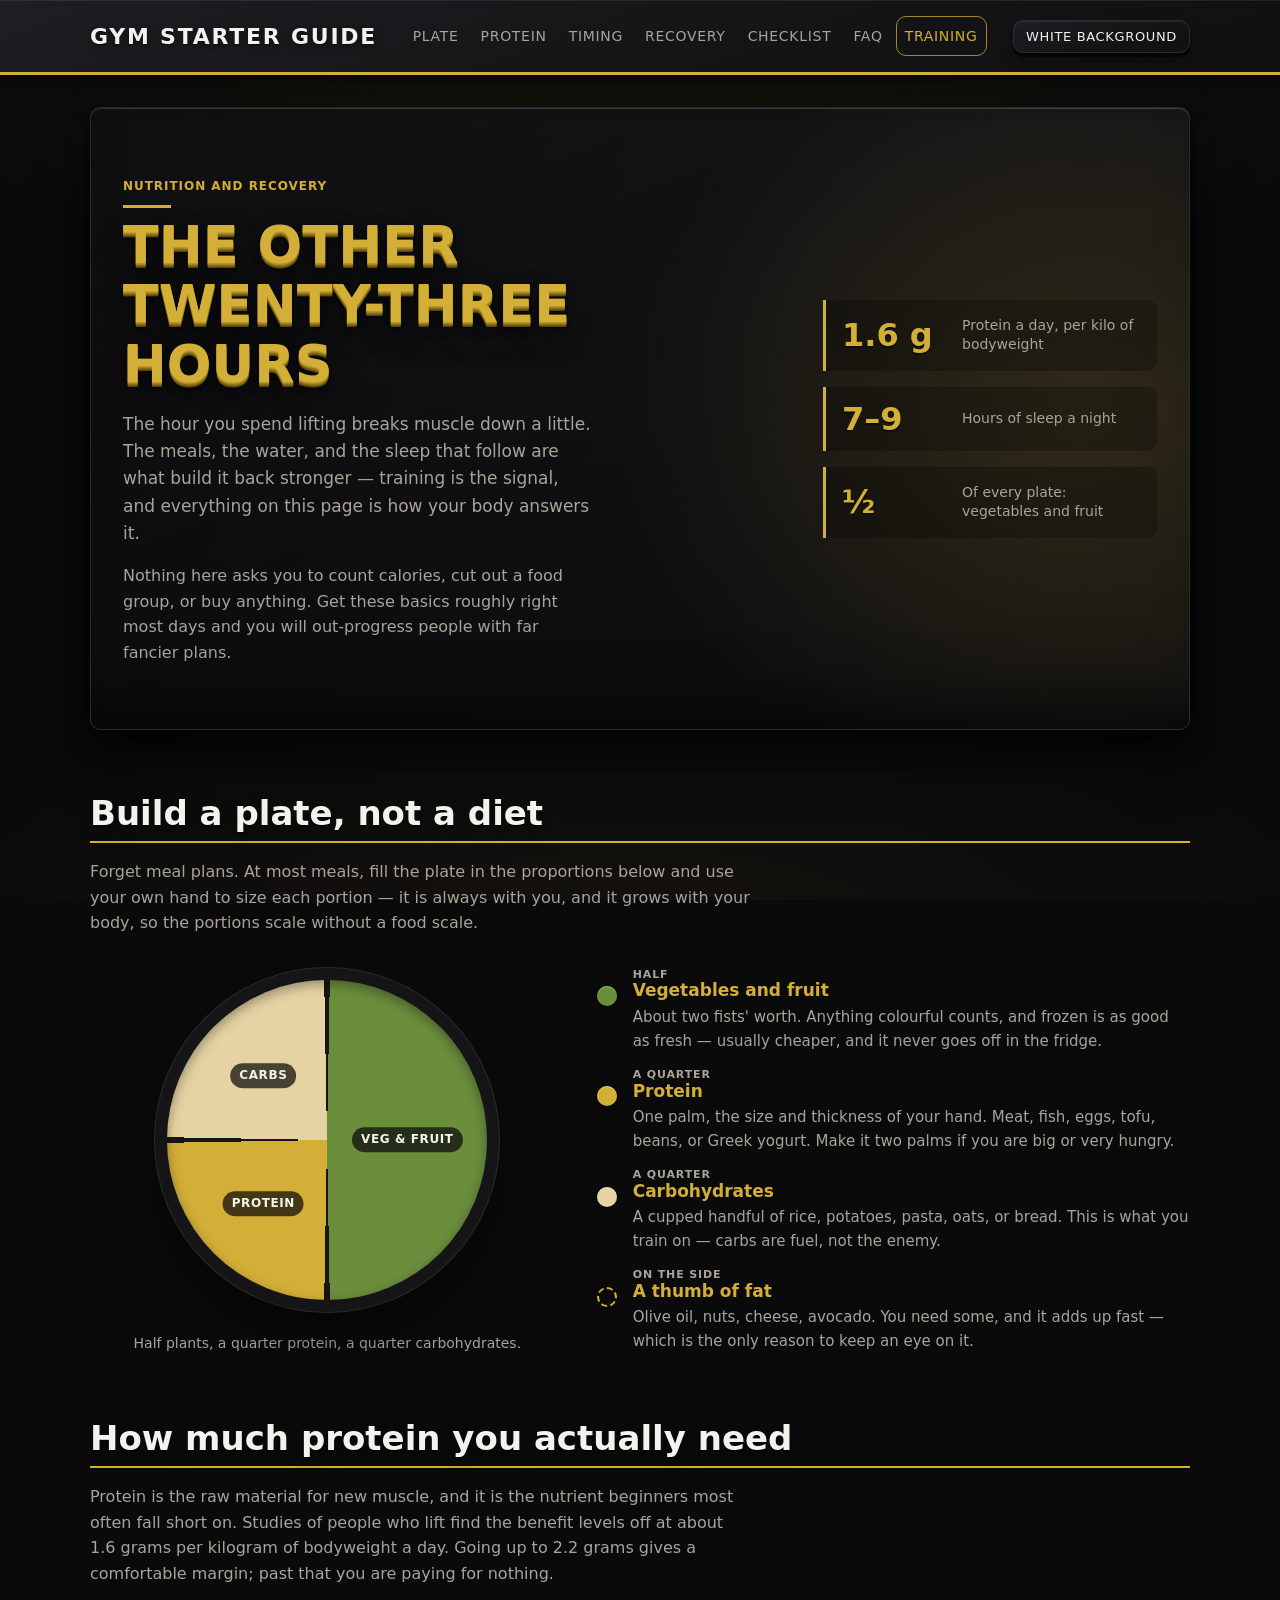
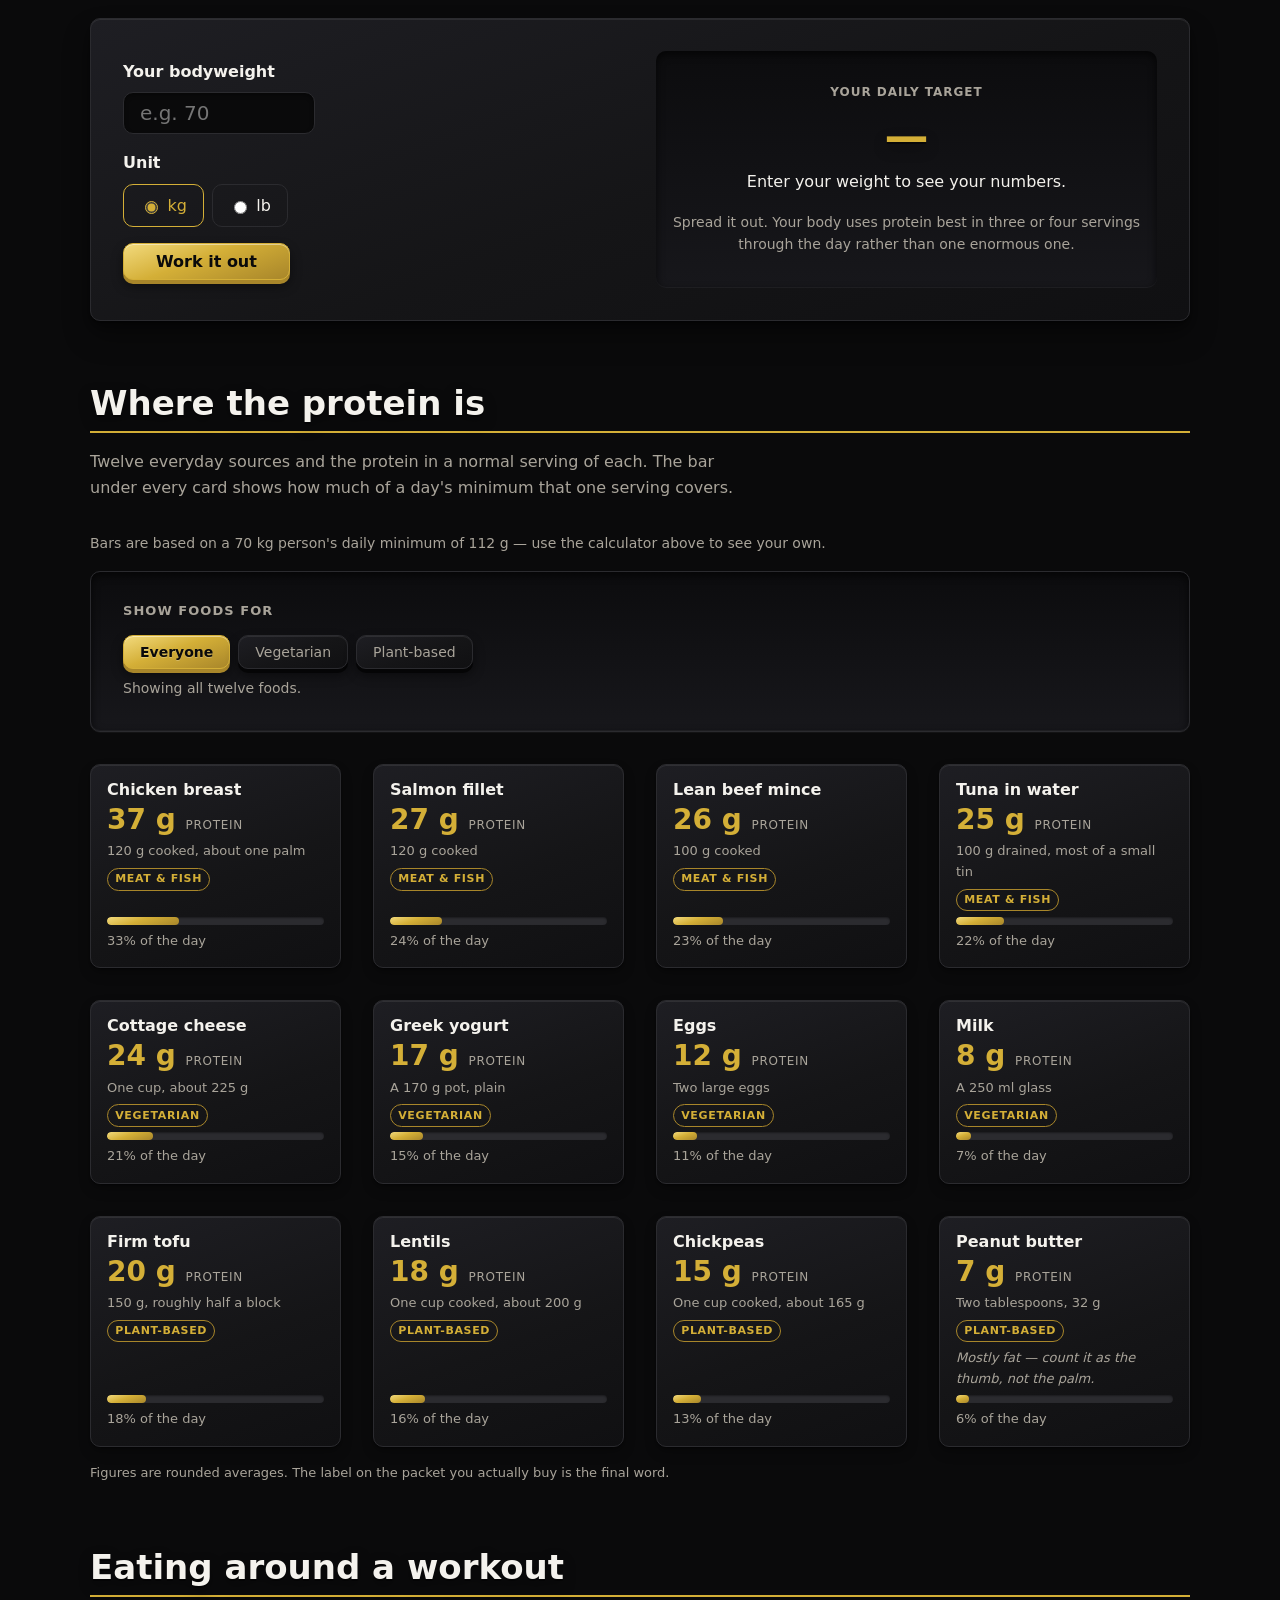
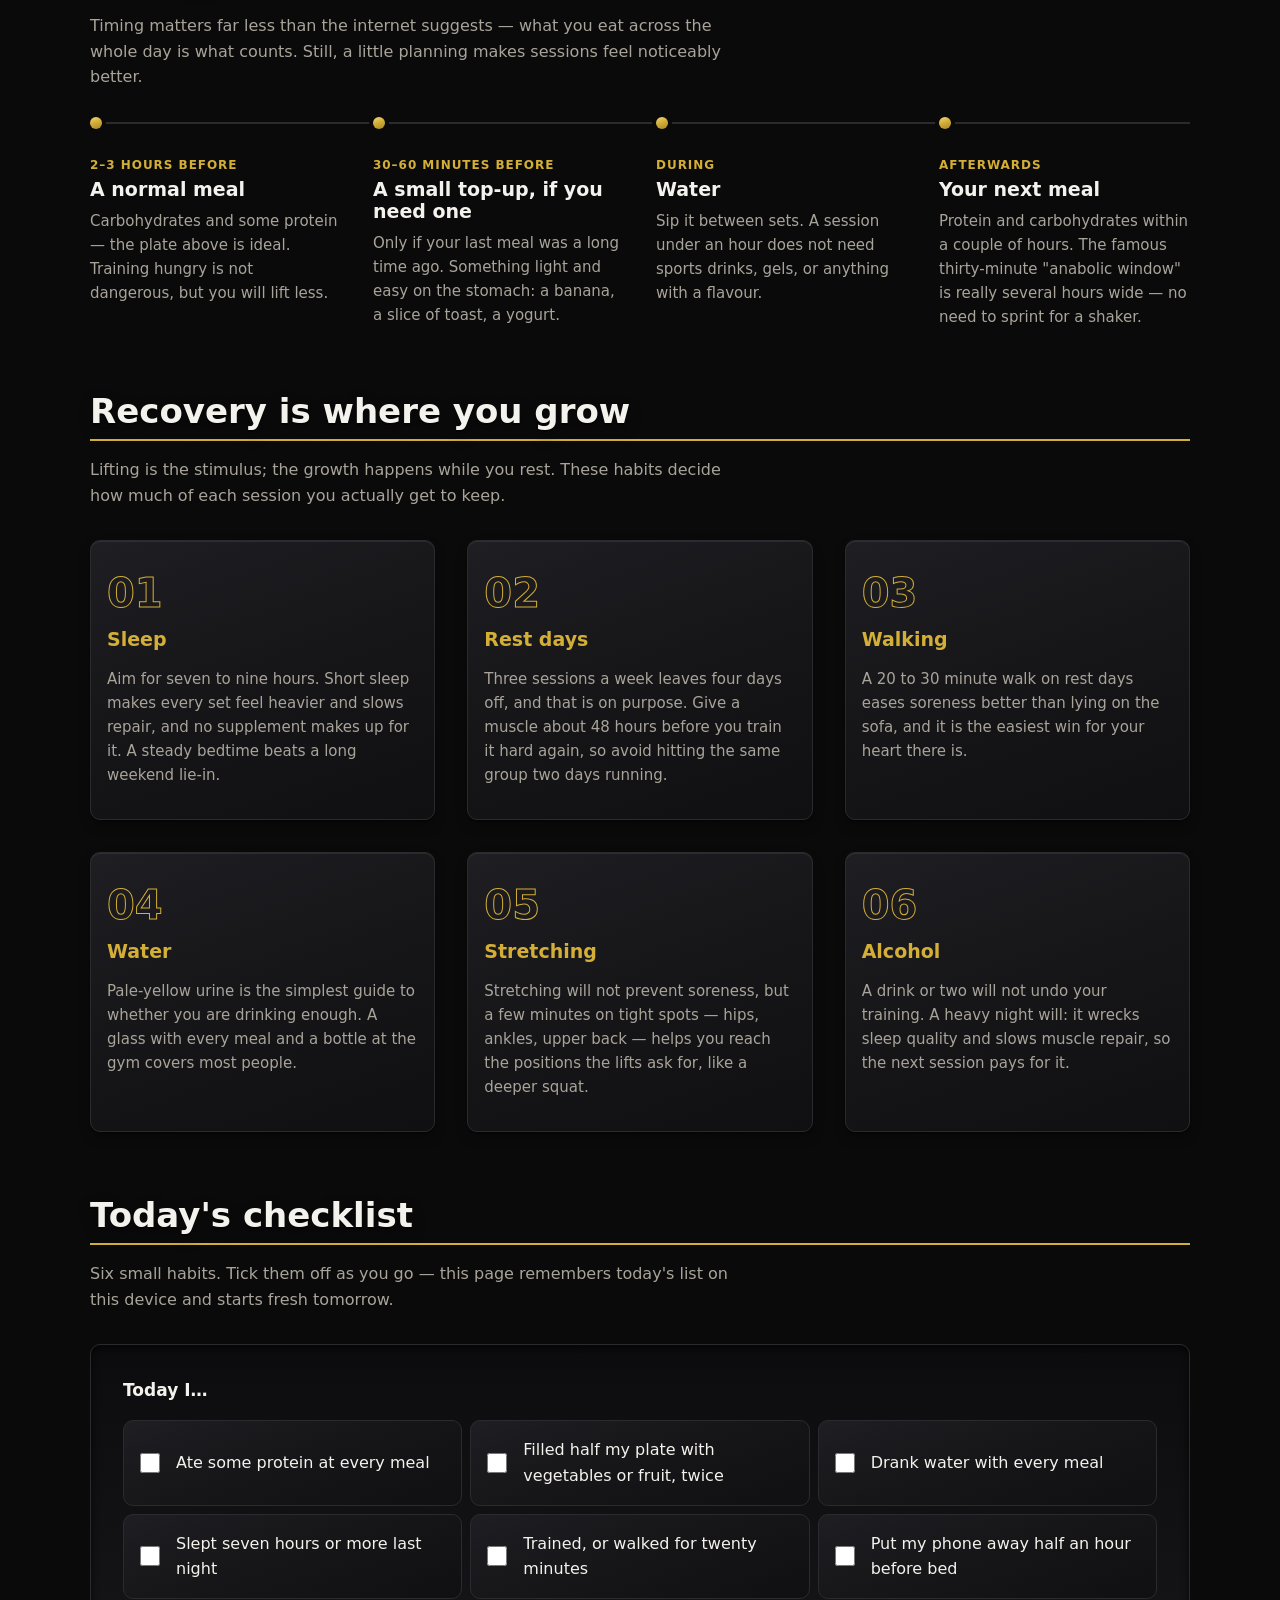
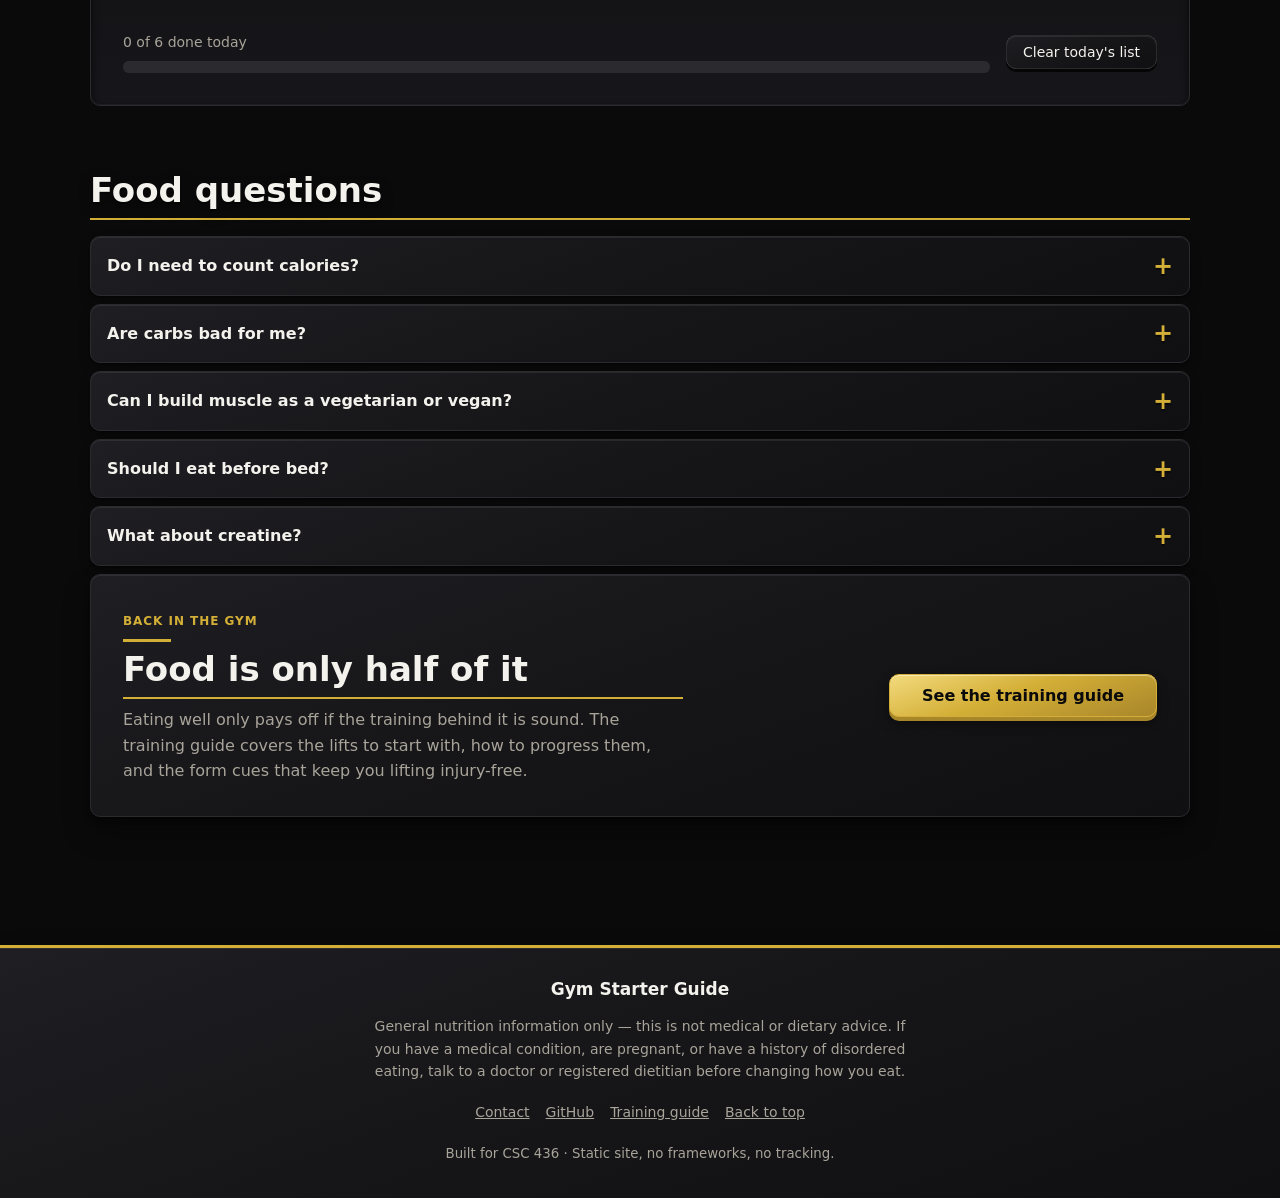
==== commit 46203de2: "added link to next page at the bottom of each for easy access." ====
--- a/nutrition.html
+++ b/nutrition.html
@@ -453,6 +453,22 @@
       </details>
     </section>
 
+    <!-- ============================================================
+         SECTION 8: TRAINING CALLOUT — points visitors to the first page
+         ============================================================ -->
+    <section id="training-cta" class="page-cta reveal" aria-labelledby="training-cta-heading">
+      <div class="page-cta-text">
+        <p class="eyebrow">Back in the gym</p>
+        <h2 id="training-cta-heading">Food is only half of it</h2>
+        <p>
+          Eating well only pays off if the training behind it is sound. The training guide covers
+          the lifts to start with, how to progress them, and the form cues that keep you lifting
+          injury-free.
+        </p>
+      </div>
+      <a class="button-primary" href="index.html">See the training guide</a>
+    </section>
+
   </main>
 
   <!-- ============================================================
--- a/styles.css
+++ b/styles.css
@@ -1704,12 +1704,16 @@
   margin-bottom: var(--space-md);
 }
 
-/* A gold call-to-action button, extruded like the level buttons. */
+/* A gold call-to-action. Used on both a <button> (the calculator) and an
+   <a> (the nutrition callout below), so it resets link underlines and sets
+   its own display rather than relying on either element's default. */
 .button-primary {
+  display: inline-block;
   align-self: flex-start;           /* keeps it button-sized inside the form's column */
   font-family: inherit;
   font-size: 1rem;
   font-weight: bold;
+  text-decoration: none;
   color: var(--color-on-accent);
   background-color: var(--color-accent);
   background-image: var(--accent-face);
@@ -2467,3 +2471,60 @@
     transform: none !important;
   }
 }
+
+
+/* ==========================================================================
+   20. CROSS-PAGE CALLOUT
+   The banner at the bottom of the training page pointing to the nutrition
+   page. It is its own section rather than part of 19 because nothing else
+   here is specific to either page — the same block would work unchanged if
+   the nutrition page ever needed to point back with one of its own.
+   ========================================================================== */
+
+/* FLEXBOX — text and button stacked on a phone; the desktop query below
+   turns it into a row with the button pinned to the right. */
+.page-cta {
+  display: flex;
+  flex-direction: column;
+  align-items: flex-start;
+  gap: var(--space-md);
+  margin-bottom: var(--space-lg);
+  padding: var(--space-md);
+  background-color: var(--color-surface);
+  background-image: var(--surface-face);
+  border: 1px solid var(--color-border);
+  border-radius: var(--radius);
+  box-shadow: var(--depth-2), var(--edge-light);
+}
+
+.page-cta-text {
+  max-width: 55ch;
+}
+
+.page-cta-text h2 {
+  margin-bottom: var(--space-xs);
+}
+
+.page-cta-text p:last-child {
+  color: var(--color-text-muted);
+}
+
+/* The callout's own button needs more room than the calculator's, so its
+   self-alignment is overridden here rather than in the shared rule. */
+.page-cta .button-primary {
+  align-self: stretch;
+  text-align: center;
+}
+
+@media (min-width: 40em) {
+  .page-cta {
+    flex-direction: row;
+    align-items: center;
+    justify-content: space-between;
+  }
+
+  .page-cta .button-primary {
+    align-self: center;
+    flex: none;                     /* keeps the button its own width, not the row's */
+  }
+}
